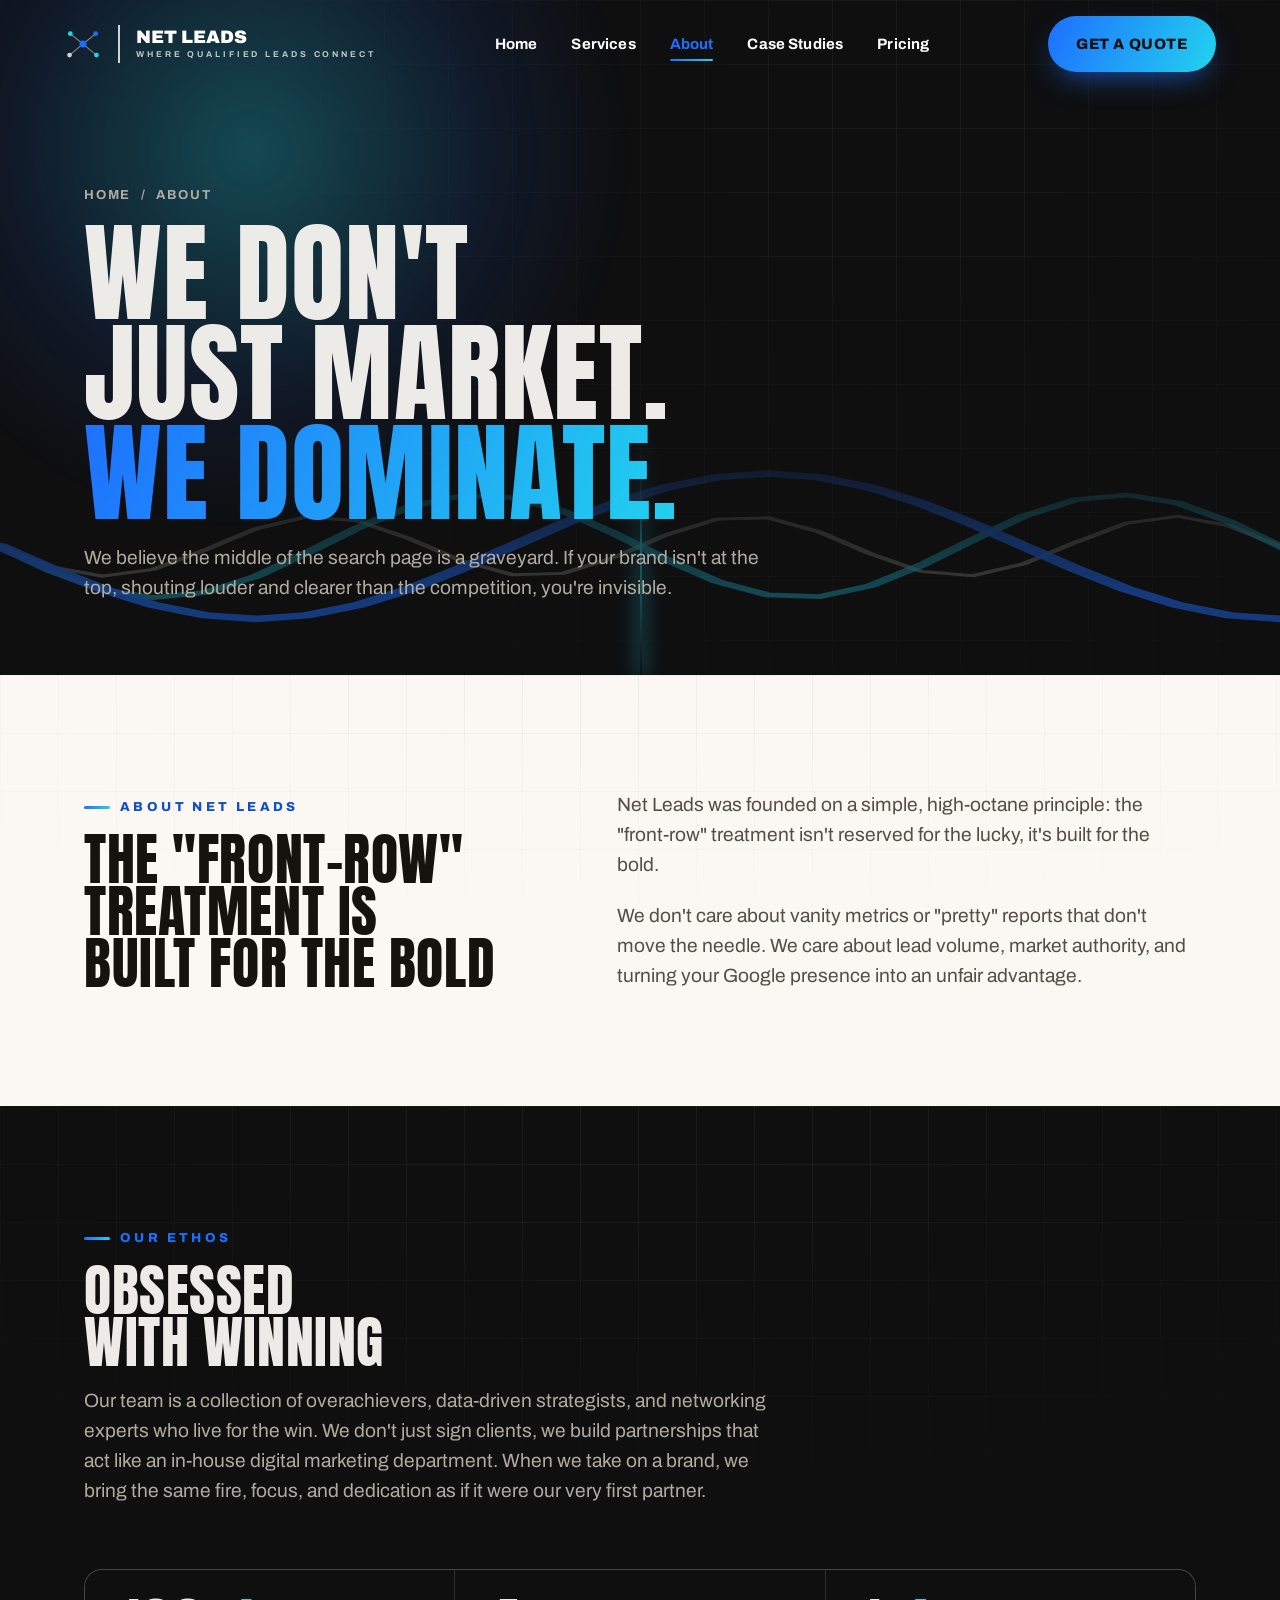
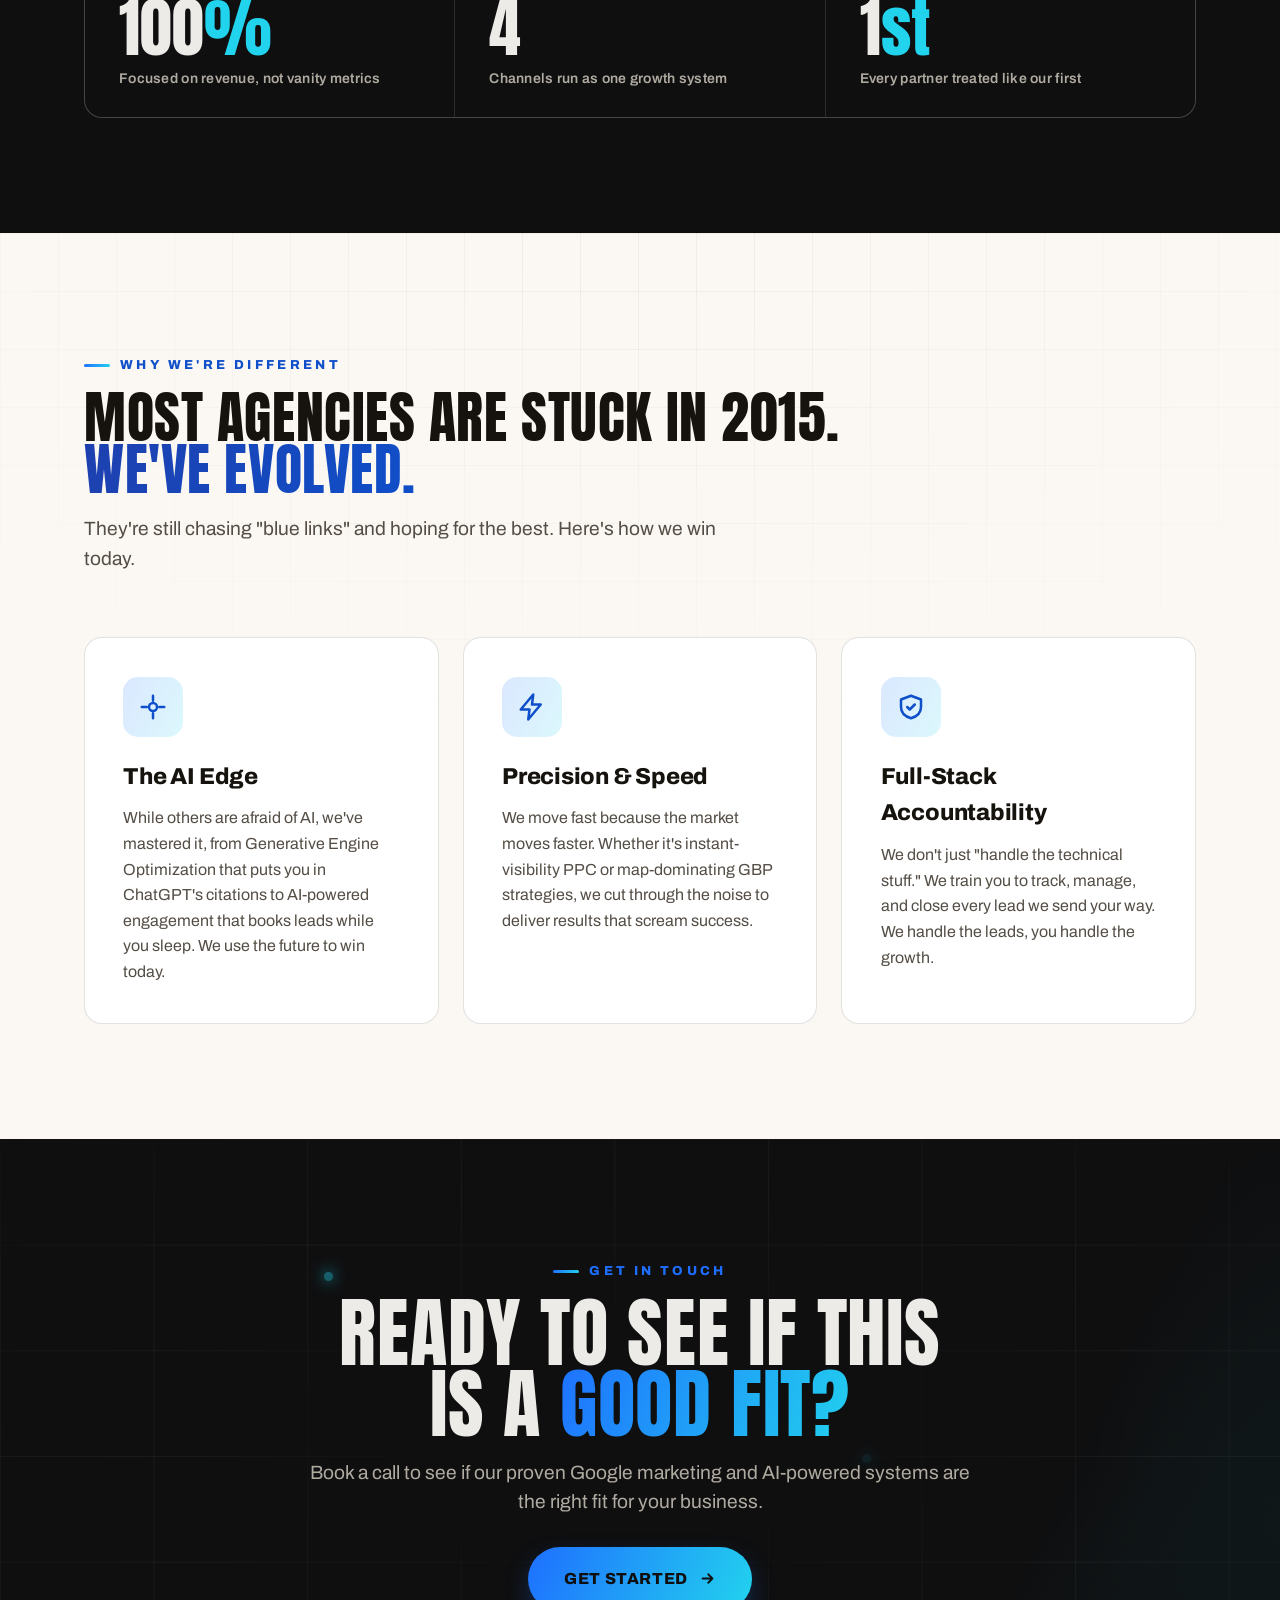
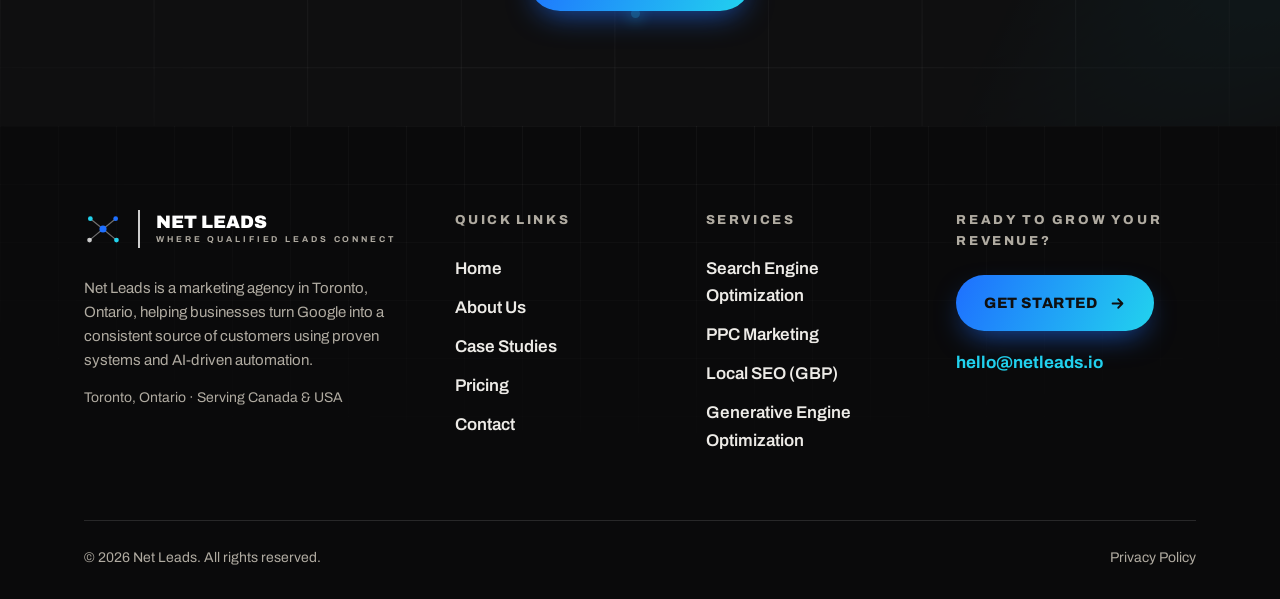
==== about/index.html @ 5fda244d "Initial Net Leads site (clone of HeadbangerMarketing, recolored electric blue→cyan, network-nodes lo" ====
<!DOCTYPE html>
<html lang="en">
<head>
<meta charset="UTF-8" />
<script>if(location.pathname.endsWith('/index.html'))location.replace(location.pathname.replace(/index\.html$/,'')+location.search+location.hash);</script>
<meta name="viewport" content="width=device-width, initial-scale=1" />
<title>About | Net Leads</title>
<meta name="description" content="We don't just market. We dominate. The 'front-row' treatment isn't reserved for the lucky, it's built for the bold." />
<script>document.documentElement.className += " js";</script>
<link rel="preconnect" href="https://fonts.googleapis.com" />
<link rel="preconnect" href="https://fonts.gstatic.com" crossorigin />
<link href="https://fonts.googleapis.com/css2?family=Anton&family=Archivo:wght@400;500;600;700;800;900&display=swap" rel="stylesheet" />
<link rel="stylesheet" href="/styles.css" />
<link rel="stylesheet" href="/creatives.css" />
<link rel="icon" href="/assets/favicon.svg" type="image/svg+xml" />
<link rel="icon" type="image/png" sizes="32x32" href="/assets/favicon-32.png" />
<link rel="apple-touch-icon" href="/assets/favicon.png" />
<link rel="canonical" href="https://netleads.io/about/" />
<meta property="og:type" content="website" />
<meta property="og:site_name" content="Net Leads" />
<meta property="og:title" content="About | Net Leads" />
<meta property="og:description" content="We don't just market. We dominate. The 'front-row' treatment isn't reserved for the lucky, it's built for the bold." />
<meta property="og:url" content="https://netleads.io/about/" />
<meta property="og:image" content="https://netleads.io/assets/og.png" />
<meta name="twitter:card" content="summary_large_image" />
<meta name="twitter:title" content="About | Net Leads" />
<meta name="twitter:description" content="We don't just market. We dominate. The 'front-row' treatment isn't reserved for the lucky, it's built for the bold." />
<meta name="twitter:image" content="https://netleads.io/assets/og.png" />
</head>
<body>

<header class="nav">
  <a class="logo" href="/" aria-label="Net Leads home">
    <span class="netmark netmark--animate" aria-hidden="true"><svg viewBox="0 0 48 48" fill="none"><line class="nm-l" x1="24" y1="24" x2="8" y2="11"/><line class="nm-l" x1="24" y1="24" x2="40" y2="11"/><line class="nm-l" x1="24" y1="24" x2="7" y2="38"/><line class="nm-l" x1="24" y1="24" x2="41" y2="38"/><circle class="nm-s s1" cx="8" cy="11" r="3"/><circle class="nm-s s2" cx="40" cy="11" r="3"/><circle class="nm-s s3" cx="7" cy="38" r="3"/><circle class="nm-s s4" cx="41" cy="38" r="3"/><circle class="nm-c" cx="24" cy="24" r="4.5"/></svg></span>
    <span class="divider" aria-hidden="true"></span>
    <span class="lockup"><span class="name">Net Leads</span><span class="tagline">Where Qualified Leads Connect</span></span>
  </a>
  <nav class="nav__links" aria-label="Primary">
    <a class="nav__link" href="/">Home</a>
    <div class="nav__item">
      <a class="nav__link" href="/services/">Services</a>
      <div class="nav__menu">
        <a href="/services/#seo">SEO Marketing</a>
        <a href="/services/#ppc">PPC Marketing</a>
        <a href="/services/#gbp">Local SEO (GBP)</a>
        <a href="/services/#geo">GEO Marketing</a>
      </div>
    </div>
    <a class="nav__link is-active" href="/about/">About</a>
    <a class="nav__link" href="/case-studies/">Case Studies</a>
    <a class="nav__link" href="/pricing/">Pricing</a>
  </nav>
  <div class="nav__right">
    <a class="btn btn--primary" href="/contact/">Get A Quote</a>
    <button class="nav__burger" aria-label="Menu"><span></span></button>
  </div>
</header>

<div class="drawer" aria-hidden="true">
  <a href="/">Home</a>
  <a href="/services/">Services</a>
  <a class="sub" href="/services/#seo">SEO Marketing</a>
  <a class="sub" href="/services/#ppc">PPC Marketing</a>
  <a class="sub" href="/services/#gbp">Local SEO (GBP)</a>
  <a class="sub" href="/services/#geo">GEO Marketing</a>
  <a href="/about/">About</a>
  <a href="/case-studies/">Case Studies</a>
  <a href="/pricing/">Pricing</a>
  <a class="btn btn--primary drawer__cta" href="/contact/">Get A Quote</a>
</div>

<!-- ===================== BANNER ===================== -->
<section class="banner">
  <div class="hero__bg" aria-hidden="true"><div class="hero__grid"></div><div class="hero__glow"></div><div class="hero__wave"><div class="creative" data-creative="wave"></div></div></div>
  <div class="wrap banner__inner">
    <span class="crumb" data-reveal><a href="/">Home</a> &nbsp;/&nbsp; About</span>
    <h1 class="display h-xxl" data-reveal data-d="1">We Don't Just Market.<br /><span class="grad-text">We Dominate.</span></h1>
    <p class="lead" data-reveal data-d="2">We believe the middle of the search page is a graveyard. If your brand isn't at the top, shouting louder and clearer than the competition, you're invisible.</p>
  </div>
</section>

<!-- ===================== ABOUT INTRO ===================== -->
<section class="section">
  <div class="wrap">
    <div class="quote-wrap" style="align-items:start">
      <div data-reveal>
        <span class="eyebrow">About Net Leads</span>
        <h2 class="display h-l" style="margin-top:16px">The "Front-Row" Treatment Is Built for the Bold</h2>
      </div>
      <div data-reveal data-d="1">
        <p class="lead" style="margin-bottom:22px"><a href="/">Net Leads</a> was founded on a simple, high-octane principle: the "front-row" treatment isn't reserved for the lucky, it's built for the bold.</p>
        <p class="lead">We don't care about vanity metrics or "pretty" reports that don't move the needle. We care about lead volume, market authority, and turning your Google presence into an unfair advantage.</p>
      </div>
    </div>
  </div>
</section>

<!-- ===================== ETHOS ===================== -->
<section class="section section--ink">
  <div class="wrap">
    <div class="head" data-reveal>
      <span class="eyebrow">Our Ethos</span>
      <h2 class="display h-l">Obsessed<br />With Winning</h2>
      <p class="lead">Our team is a collection of overachievers, data-driven strategists, and networking experts who live for the win. We don't just sign clients, we build partnerships that act like an in-house digital marketing department. When we take on a brand, we bring the same fire, focus, and dedication as if it were our very first partner.</p>
    </div>
    <div class="stats" data-reveal data-d="1" style="margin-top:clamp(40px,5vw,64px)">
      <div class="stat"><div class="stat__num"><span data-count="100">0</span><span class="unit">%</span></div><div class="stat__label">Focused on revenue, not vanity metrics</div></div>
      <div class="stat"><div class="stat__num"><span data-count="4">0</span></div><div class="stat__label">Channels run as one growth system</div></div>
      <div class="stat"><div class="stat__num">1<span class="unit">st</span></div><div class="stat__label">Every partner treated like our first</div></div>
    </div>
  </div>
</section>

<!-- ===================== WHY DIFFERENT ===================== -->
<section class="section">
  <div class="wrap">
    <div class="head" data-reveal>
      <span class="eyebrow">Why We're Different</span>
      <h2 class="display h-l">Most agencies are stuck in 2015.<br /><span class="grad-text">We've evolved.</span></h2>
      <p class="lead">They're still chasing "blue links" and hoping for the best. Here's how we win today.</p>
    </div>
    <div class="cards cards--three">
      <article class="card" data-reveal data-d="1">
        <div class="card__icon" aria-hidden="true"><svg viewBox="0 0 24 24" fill="none" stroke="currentColor" stroke-width="2" stroke-linecap="round" stroke-linejoin="round"><path d="M12 3v4M12 17v4M3 12h4M17 12h4"/><circle cx="12" cy="12" r="3.2"/></svg></div>
        <h3>The AI Edge</h3>
        <p>While others are afraid of AI, we've mastered it, from Generative Engine Optimization that puts you in ChatGPT's citations to AI-powered engagement that books leads while you sleep. We use the future to win today.</p>
      </article>
      <article class="card" data-reveal data-d="2">
        <div class="card__icon" aria-hidden="true"><svg viewBox="0 0 24 24" fill="none" stroke="currentColor" stroke-width="2" stroke-linecap="round" stroke-linejoin="round"><path d="M13 2 3 14h7l-1 8 10-12h-7l1-8Z"/></svg></div>
        <h3>Precision &amp; Speed</h3>
        <p>We move fast because the market moves faster. Whether it's instant-visibility PPC or map-dominating GBP strategies, we cut through the noise to deliver results that scream success.</p>
      </article>
      <article class="card" data-reveal data-d="3">
        <div class="card__icon" aria-hidden="true"><svg viewBox="0 0 24 24" fill="none" stroke="currentColor" stroke-width="2" stroke-linecap="round" stroke-linejoin="round"><path d="M12 3 4 6v6c0 5 3.4 7.7 8 9 4.6-1.3 8-4 8-9V6l-8-3Z"/><path d="m9 12 2 2 4-4"/></svg></div>
        <h3>Full-Stack Accountability</h3>
        <p>We don't just "handle the technical stuff." We train you to track, manage, and close every lead we send your way. We handle the leads, you handle the growth.</p>
      </article>
    </div>
  </div>
</section>

<!-- ===================== CTA BAND ===================== -->
<section class="section section--ink ctaband">
  <div class="ctaband__bg" aria-hidden="true"><div class="creative" data-creative="pulsegrid" data-blips="3"></div></div>
  <div class="wrap ctaband__inner" data-reveal>
    <span class="eyebrow eyebrow--center">Get In Touch</span>
    <h2 class="display h-xl" style="margin-top:16px">Ready to See If This<br />Is a <span class="grad-text">Good Fit?</span></h2>
    <p class="lead" style="margin:18px auto 0">Book a call to see if our proven Google marketing and AI-powered systems are the right fit for your business.</p>
    <a class="btn btn--primary btn--lg" href="/contact/">Get Started
      <svg viewBox="0 0 24 24" fill="none" stroke="currentColor" stroke-width="2.5" stroke-linecap="round" stroke-linejoin="round"><path d="M5 12h14M13 6l6 6-6 6"/></svg>
    </a>
  </div>
</section>

<!-- ===================== FOOTER ===================== -->
<footer class="footer">
  <div class="wrap">
    <div class="footer__top">
      <div class="footer__brand">
        <a class="logo" href="/" style="color:#fff" aria-label="Net Leads home">
          <span class="netmark" aria-hidden="true"><svg viewBox="0 0 48 48" fill="none"><line class="nm-l" x1="24" y1="24" x2="8" y2="11"/><line class="nm-l" x1="24" y1="24" x2="40" y2="11"/><line class="nm-l" x1="24" y1="24" x2="7" y2="38"/><line class="nm-l" x1="24" y1="24" x2="41" y2="38"/><circle class="nm-s s1" cx="8" cy="11" r="3"/><circle class="nm-s s2" cx="40" cy="11" r="3"/><circle class="nm-s s3" cx="7" cy="38" r="3"/><circle class="nm-s s4" cx="41" cy="38" r="3"/><circle class="nm-c" cx="24" cy="24" r="4.5"/></svg></span>
          <span class="divider" aria-hidden="true"></span>
          <span class="lockup"><span class="name">Net Leads</span><span class="tagline">Where Qualified Leads Connect</span></span>
        </a>
        <p>Net Leads is a marketing agency in Toronto, Ontario, helping businesses turn Google into a consistent source of customers using proven systems and AI-driven automation.</p>
        <p class="footer__nap" style="margin-top:14px;font-size:14px;line-height:1.7;color:var(--text-onink-mut)">Toronto, Ontario &middot; Serving Canada &amp; USA</p>
      </div>
      <div class="footer__col">
        <h4>Quick Links</h4>
        <a href="/">Home</a>
        <a href="/about/">About Us</a>
        <a href="/case-studies/">Case Studies</a>
  <a href="/pricing/">Pricing</a>
        <a href="/contact/">Contact</a>
      </div>
      <div class="footer__col">
        <h4>Services</h4>
        <a href="/services/#seo">Search Engine Optimization</a>
        <a href="/services/#ppc">PPC Marketing</a>
        <a href="/services/#gbp">Local SEO (GBP)</a>
        <a href="/services/#geo">Generative Engine Optimization</a>
      </div>
      <div class="footer__cta">
        <h4>Ready to grow your revenue?</h4>
        <a class="btn btn--primary" href="/contact/">Get Started
          <svg viewBox="0 0 24 24" fill="none" stroke="currentColor" stroke-width="2.5" stroke-linecap="round" stroke-linejoin="round"><path d="M5 12h14M13 6l6 6-6 6"/></svg>
        </a>
        <a class="mail" href="mailto:hello@netleads.io">hello@netleads.io</a>
      </div>
    </div>
    <div class="footer__bottom">
      <span>© <span data-year>2026</span> Net Leads. All rights reserved.</span>
      <a href="#">Privacy Policy</a>
    </div>
  </div>
</footer>

<script src="/app.js"></script>
<script src="/creatives.js"></script>
</body>
</html>
---- styles.css ----
/* ============================================================
   NET LEADS — shared styles
   Display: Anton · Body/UI: Archivo
   Ink #0F0F10 · Paper #FBF8F3 · Electric Blue #1E6FFF → Cyan #22D3EE
   ============================================================ */

*, *::before, *::after { box-sizing: border-box; }
* { margin: 0; padding: 0; }
html { scroll-behavior: smooth; -webkit-text-size-adjust: 100%; }

:root {
  --ink:      #0F0F10;
  --ink-2:    #161619;
  --ink-3:    #202024;
  --paper:    #FBF8F3;
  --paper-2:  #F2ECE2;
  --text:     #16130F;
  --text-mut: #544E46;          /* secondary on light — lifted for contrast (6.8→7.8:1) */
  --text-onink: #EDEBE7;
  --text-onink-mut: #B0ABA1;    /* secondary on dark — lifted for contrast (6.4→8.4:1) */
  --orange:   #1E6FFF;   /* electric blue (kept as --orange so the rest of the sheet keeps working) */
  --amber:    #22D3EE;   /* cyan                                   (kept as --amber likewise) */
  --grad:     linear-gradient(115deg, #1E6FFF 0%, #22D3EE 100%);
  --grad-soft: linear-gradient(115deg, rgba(30,111,255,.16), rgba(34,211,238,.16));
  --orange-deep: #0F4FC9;   /* deeper blue for text/icons on LIGHT surfaces (>=4.5:1) */
  --grad-deep: linear-gradient(115deg, #1E40AF 0%, #0F4FC9 100%);  /* gradient display text on light */
  --line:     rgba(22,19,15,.12);
  --line-onink: rgba(255,255,255,.12);
  --maxw: 1240px;
  --gutter: clamp(20px, 5vw, 64px);
  --r: 18px;
  --shadow: 0 24px 60px -24px rgba(20,12,4,.35);
  --font-display: "Anton", "Archivo", system-ui, sans-serif;
  --font-body: "Archivo", system-ui, -apple-system, sans-serif;
}

html, body { background: var(--paper); }
body {
  font-family: var(--font-body);
  color: var(--text);
  font-size: 17px;
  line-height: 1.6;
  -webkit-font-smoothing: antialiased;
  overflow-x: hidden;
}

img { max-width: 100%; display: block; }
a { color: inherit; text-decoration: none; }
button { font: inherit; cursor: pointer; border: none; background: none; color: inherit; }

/* ---------- layout ---------- */
.wrap { width: 100%; max-width: var(--maxw); margin-inline: auto; padding-inline: var(--gutter); }
.section { padding-block: clamp(64px, 9vw, 128px); position: relative; }
.section--ink { background: var(--ink); color: var(--text-onink); }
.section--paper2 { background: var(--paper-2); }

/* ---------- type ---------- */
.display {
  font-family: var(--font-display);
  font-weight: 400;
  line-height: .92;
  letter-spacing: .01em;
  text-transform: uppercase;
  text-wrap: balance;
}
.h-xxl { font-size: clamp(46px, 8.5vw, 116px); }
.h-xl  { font-size: clamp(38px, 6vw, 82px); }
.h-l   { font-size: clamp(30px, 4.4vw, 58px); }
.h-m   { font-size: clamp(24px, 3vw, 38px); }

.eyebrow {
  font-family: var(--font-body);
  font-weight: 800;
  font-size: 13px;
  letter-spacing: .26em;
  text-transform: uppercase;
  display: inline-flex;
  align-items: center;
  gap: 10px;
  color: var(--orange);
}
.eyebrow::before {
  content: "";
  width: 26px; height: 3px;
  background: var(--grad);
  border-radius: 3px;
}
.eyebrow--center { justify-content: center; }

.lead { font-size: clamp(17px, 1.5vw, 21px); line-height: 1.55; color: var(--text-mut); max-width: 62ch; }
.section--ink .lead { color: var(--text-onink-mut); }
/* dark heroes/banners aren't .section--ink — keep their description light, not the dark light-mode mute */
.hero .lead, .banner .lead { color: var(--text-onink-mut); }
.hero__note { color: var(--text-onink-mut); }
/* footer is dark but not .section--ink — keep the logo tagline legible */
.footer .logo .tagline { color: var(--text-onink-mut); }

.amp { color: var(--orange); }
.grad-text {
  background: var(--grad);
  -webkit-background-clip: text; background-clip: text;
  -webkit-text-fill-color: transparent; color: transparent;
}

/* ---------- buttons ---------- */
.btn {
  display: inline-flex; align-items: center; gap: 11px;
  font-weight: 800; font-size: 15px; letter-spacing: .04em; text-transform: uppercase;
  padding: 16px 28px; border-radius: 999px;
  transition: transform .18s cubic-bezier(.34,1.56,.64,1), box-shadow .18s, background .2s, color .2s;
  will-change: transform;
}
.btn svg { width: 17px; height: 17px; transition: transform .25s; }
.btn:hover svg { transform: translateX(4px); }
.btn--primary { position: relative; overflow: hidden; background: var(--grad); color: #fff; box-shadow: 0 12px 30px -10px rgba(30,111,255,.7); }
.btn--primary::after { content: ""; position: absolute; inset: 0; background: linear-gradient(115deg, transparent 30%, rgba(255,255,255,.4) 50%, transparent 70%); transform: translateX(-120%); transition: transform .6s; }
.btn--primary:hover::after { transform: translateX(120%); }
.btn--primary > * { position: relative; }
.btn--primary:hover { transform: translateY(-3px) scale(1.02); box-shadow: 0 20px 44px -12px rgba(30,111,255,.85); }
.btn--ink { background: var(--ink); color: #fff; }
.btn--ink:hover { transform: translateY(-3px); background: #000; }
.btn--ghost { background: transparent; border: 2px solid var(--line); color: var(--text); padding: 14px 26px; }
.section--ink .btn--ghost,
.hero .btn--ghost { border-color: var(--line-onink); color: #fff; }
.btn--ghost:hover { border-color: var(--orange); color: var(--orange); transform: translateY(-3px); }
.btn--lg { padding: 19px 36px; font-size: 16px; }

/* nav CTA — gentle attention loop (pauses on hover) */
@media (prefers-reduced-motion: no-preference) {
  .nav__right .btn--primary { animation: navCtaPulse 2.2s ease-in-out infinite; }
  .nav__right .btn--primary:hover { animation: none; }
}
@keyframes navCtaPulse {
  0%, 100% { transform: scale(1);     box-shadow: 0 12px 30px -10px rgba(30,111,255,.6); }
  50%      { transform: scale(1.045); box-shadow: 0 16px 44px -8px rgba(34,211,238,.95); }
}

/* ---------- equalizer logo ---------- */
.logo { display: inline-flex; align-items: center; gap: 16px; }
/* network-nodes logo mark (Net Leads brand glyph — replaces the Headbanger audio-equalizer) */
.netmark { width: 38px; height: 38px; display: inline-flex; align-items: center; }
.netmark svg { width: 100%; height: 100%; }
.netmark .nm-l { stroke: currentColor; stroke-width: 1.4; opacity: .42; }
.netmark .nm-c { fill: var(--orange); }
.netmark .s1   { fill: var(--amber); }
.netmark .s2   { fill: var(--orange); }
.netmark .s3   { fill: currentColor; opacity: .78; }
.netmark .s4   { fill: var(--amber); }
.netmark--lg   { width: 64px; height: 64px; }
.netmark--lg .nm-l { stroke-width: 2; }

@media (prefers-reduced-motion: no-preference) {
  .netmark--animate .nm-c { animation: nmpulse 1.6s ease-in-out infinite;       transform-origin: 24px 24px; transform-box: fill-box; }
  .netmark--animate .s1  { animation: nmpulse 1.6s ease-in-out infinite -.4s;   transform-origin: 8px  11px; transform-box: fill-box; }
  .netmark--animate .s2  { animation: nmpulse 1.6s ease-in-out infinite -.8s;   transform-origin: 40px 11px; transform-box: fill-box; }
  .netmark--animate .s3  { animation: nmpulse 1.6s ease-in-out infinite -1.0s;  transform-origin: 7px  38px; transform-box: fill-box; }
  .netmark--animate .s4  { animation: nmpulse 1.6s ease-in-out infinite -.2s;   transform-origin: 41px 38px; transform-box: fill-box; }
}
/* nodes pulse in opacity + scale — reads as a live network hub */
@keyframes nmpulse {
  0%, 100% { opacity: .45; transform: scale(.82); }
  50%      { opacity: 1;  transform: scale(1.12); }
}

.logo .lockup { display: flex; flex-direction: column; line-height: 1; }
.logo .name {
  font-family: var(--font-body);
  font-weight: 900;
  font-size: 18px;
  letter-spacing: .01em;
  text-transform: uppercase;
  white-space: nowrap;
}
.logo .name .mk { -webkit-text-stroke: 0; }
.logo .tagline {
  font-weight: 700; font-size: 8.5px; letter-spacing: .34em; text-transform: uppercase;
  color: var(--text-mut); margin-top: 5px; background: none; border: none; padding: 0;
}
.logo .divider { width: 2px; height: 38px; background: currentColor; opacity: .8; }
.section--ink .logo .tagline { color: var(--text-onink-mut); }

/* ---------- nav ---------- */
.nav {
  position: fixed; inset: 0 0 auto 0; z-index: 100;
  display: flex; align-items: center; justify-content: space-between;
  padding: 16px var(--gutter);
  transition: background .3s, box-shadow .3s, padding .3s;
}
.nav.is-scrolled {
  background: rgba(251,248,243,.86);
  backdrop-filter: saturate(1.4) blur(14px);
  box-shadow: 0 1px 0 var(--line), 0 10px 30px -22px rgba(0,0,0,.4);
  padding-block: 11px;
}
/* nav over dark hero: white text */
.nav:not(.is-scrolled) { color: #fff; }
.nav:not(.is-scrolled) .logo .tagline { color: rgba(255,255,255,.72); }
.nav.is-scrolled { color: var(--text); }

.nav__links { display: flex; align-items: center; gap: 4px; }
.nav__link {
  position: relative; font-weight: 700; font-size: 15px; letter-spacing: .01em;
  padding: 9px 15px; border-radius: 999px; transition: color .2s, background .2s;
}
.nav__link::after {
  content:""; position: absolute; left: 15px; right: 15px; bottom: 4px; height: 2px;
  background: var(--grad); border-radius: 2px; transform: scaleX(0); transform-origin: left;
  transition: transform .25s;
}
.nav__link:hover::after, .nav__link.is-active::after { transform: scaleX(1); }
.nav__link.is-active { color: var(--orange); }

/* dropdown */
.nav__item { position: relative; }
.nav__menu {
  position: absolute; top: calc(100% + 8px); left: 0; min-width: 240px;
  background: #fff; border: 1px solid var(--line); border-radius: 14px;
  box-shadow: var(--shadow); padding: 8px;
  opacity: 0; visibility: hidden; transform: translateY(8px);
  transition: opacity .2s, transform .2s, visibility .2s;
}
.nav__item:hover .nav__menu { opacity: 1; visibility: visible; transform: translateY(0); }
.nav__menu a {
  display: block; padding: 11px 14px; border-radius: 9px; font-weight: 700; font-size: 14.5px;
  color: var(--text); transition: background .15s, color .15s;
}
.nav__menu a:hover { background: var(--grad-soft); color: var(--orange); }

.nav__right { display: flex; align-items: center; gap: 14px; }
.nav__burger { display: none; width: 44px; height: 44px; border-radius: 12px; align-items: center; justify-content: center; }
.nav__burger span { display:block; width: 22px; height: 2.5px; background: currentColor; border-radius: 3px; position: relative; transition: transform .3s, opacity .2s; }
.nav__burger span::before, .nav__burger span::after { content:""; position:absolute; left:0; width: 22px; height: 2.5px; background: currentColor; border-radius: 3px; transition: transform .3s; }
.nav__burger span::before { top: -7px; }
.nav__burger span::after { top: 7px; }
body.menu-open .nav__burger span { background: transparent; }
body.menu-open .nav__burger span::before { transform: translateY(7px) rotate(45deg); }
body.menu-open .nav__burger span::after { transform: translateY(-7px) rotate(-45deg); }

/* mobile drawer */
.drawer {
  position: fixed; inset: 0; z-index: 99; background: var(--ink); color: #fff;
  display: flex; flex-direction: column; justify-content: center; gap: 6px;
  padding: 90px var(--gutter) 40px;
  transform: translateX(100%); transition: transform .4s cubic-bezier(.7,0,.2,1);
}
body.menu-open .drawer { transform: translateX(0); }
.drawer a { font-family: var(--font-display); text-transform: uppercase; font-size: clamp(30px, 9vw, 54px); line-height: 1.06; }
.drawer a.sub { font-family: var(--font-body); font-size: 17px; font-weight: 700; color: var(--text-onink-mut); padding-left: 6px; }
.drawer a:hover { color: var(--orange); }
.drawer .drawer__cta { margin-top: 24px; align-self: flex-start; }

/* ---------- hero ---------- */
.hero { position: relative; background: var(--ink); color: var(--text-onink); overflow: hidden; }
.hero__bg { position: absolute; inset: 0; pointer-events: none; }
.hero__glow {
  position: absolute; width: 60vw; height: 60vw; max-width: 760px; max-height: 760px;
  right: -12vw; top: -16vw; border-radius: 50%;
  background: radial-gradient(circle at center, rgba(34,211,238,.30), rgba(30,111,255,.10) 45%, transparent 70%);
  filter: blur(8px);
}
@media (prefers-reduced-motion: no-preference) {
  .hero__glow { animation: heroGlow 9s ease-in-out infinite; }
}
@keyframes heroGlow {
  0%, 100% { transform: scale(1);    opacity: .9; }
  50%      { transform: scale(1.12); opacity: 1; }
}
/* a faint waveform riding the bottom of dark heroes */
.hero__wave { position: absolute; left: 0; right: 0; bottom: 0; height: 38%; opacity: .5; pointer-events: none; -webkit-mask: linear-gradient(180deg, transparent, #000 70%); mask: linear-gradient(180deg, transparent, #000 70%); }
.hero__wave .creative { background: transparent; }
.hero__grid {
  position: absolute; inset: 0;
  background-image: linear-gradient(rgba(255,255,255,.045) 1px, transparent 1px),
                    linear-gradient(90deg, rgba(255,255,255,.045) 1px, transparent 1px);
  background-size: 64px 64px;
  mask-image: radial-gradient(circle at 70% 20%, #000, transparent 75%);
}
.hero__inner { position: relative; padding-top: clamp(140px, 18vh, 200px); padding-bottom: clamp(64px, 10vh, 120px); }
.hero h1 { margin: 18px 0 22px; }
.hero .lead { font-size: clamp(18px, 1.7vw, 23px); }
.hero__cta { display: flex; flex-wrap: wrap; gap: 14px; margin-top: 34px; align-items: center; }
.hero__note { font-size: 14px; color: var(--text-onink-mut); font-weight: 600; }

/* stat strip */
.stats { display: grid; grid-template-columns: repeat(3, 1fr); gap: 1px; margin-top: clamp(48px, 7vw, 80px); border: 1px solid var(--line-onink); border-radius: var(--r); overflow: hidden; background: var(--line-onink); }
.stat { background: var(--ink); padding: 26px clamp(18px,3vw,34px); }
.stat__num { font-family: var(--font-display); font-size: clamp(40px, 5vw, 64px); line-height: 1; color: var(--text-onink); }
.stat__num .unit { color: var(--amber); }
.stat__label { margin-top: 8px; font-size: 14px; font-weight: 600; color: var(--text-onink-mut); letter-spacing: .02em; }

/* ---------- section heading block ---------- */
.head { max-width: 760px; }
.head--center { margin-inline: auto; text-align: center; }
.head .lead { margin-top: 18px; }
.head--center .lead { margin-inline: auto; }
.head h2 { margin-top: 16px; }

/* ---------- service cards ---------- */
.cards { display: grid; gap: clamp(16px, 2vw, 24px); margin-top: clamp(40px, 5vw, 64px); }
.cards--4 { grid-template-columns: repeat(2, 1fr); }
.card {
  position: relative; background: #fff; border: 1px solid var(--line); border-radius: var(--r);
  padding: clamp(26px, 3vw, 40px); overflow: hidden;
  transition: transform .25s cubic-bezier(.34,1.4,.64,1), box-shadow .25s, border-color .25s;
}
.card::before {
  content:""; position: absolute; left: 0; top: 0; height: 4px; width: 100%;
  background: var(--grad); transform: scaleX(0); transform-origin: left; transition: transform .3s;
}
.card:hover { transform: translateY(-6px); box-shadow: var(--shadow); border-color: transparent; }
.card:hover::before { transform: scaleX(1); }
.card__num { font-family: var(--font-display); font-size: 15px; color: var(--text-mut); letter-spacing: .1em; }
.card__icon {
  width: 60px; height: 60px; border-radius: 15px; display: grid; place-items: center;
  background: var(--grad-soft); color: var(--orange); margin-bottom: 22px;
}
.card__icon svg { width: 30px; height: 30px; }
.card h3 { font-size: 23px; font-weight: 800; letter-spacing: -.01em; margin-bottom: 10px; }
.card p { color: var(--text-mut); font-size: 16px; }
.card__more { display: inline-flex; align-items: center; gap: 8px; margin-top: 22px; font-weight: 800; font-size: 14px; text-transform: uppercase; letter-spacing: .06em; color: var(--orange); }
.card__more svg { width: 15px; height: 15px; transition: transform .25s; }
.card:hover .card__more svg { transform: translateX(5px); }

/* ---------- partner tags ---------- */
.tags { display: flex; flex-wrap: wrap; gap: 12px; margin-top: clamp(36px,4vw,52px); }
.tag {
  display: inline-flex; align-items: center; gap: 9px;
  font-weight: 700; font-size: 15px; padding: 11px 18px; border-radius: 999px;
  border: 1.5px solid var(--line); background: #fff; transition: transform .2s, background .2s, color .2s, border-color .2s;
}
.tag svg { width: 17px; height: 17px; flex: none; color: var(--orange); transition: color .2s; }
.section--ink .tag { background: var(--ink-2); border-color: var(--line-onink); }
.tag:hover { transform: translateY(-3px) rotate(-1.5deg); background: var(--grad); color: var(--ink); border-color: transparent; }
.tag:hover svg { color: var(--ink); }

/* ---------- why / feature rows ---------- */
.feat { display: flex; gap: 20px; align-items: flex-start; }
.feat__mark {
  flex: none; width: 52px; height: 52px; border-radius: 14px; display: grid; place-items: center;
  background: var(--grad); color: #fff;
}
.feat__mark svg { width: 26px; height: 26px; }
.feat h3 { font-size: 21px; font-weight: 800; margin-bottom: 8px; }
.feat p { color: var(--text-mut); font-size: 16px; }
.section--ink .feat p { color: var(--text-onink-mut); }

/* ---------- testimonial ---------- */
.quote-wrap { display: grid; grid-template-columns: 1fr 1.2fr; gap: clamp(28px,4vw,64px); align-items: center; }
.quote-media { position: relative; aspect-ratio: 1/1; border-radius: 22px; overflow: hidden; border: 1px solid var(--line-onink); background: var(--ink); box-shadow: var(--shadow); }
.quote {
  position: relative; background: var(--ink-2); color: var(--text-onink); border-radius: 22px;
  padding: clamp(32px,4vw,52px); border: 1px solid var(--line-onink);
}
.quote .mark { font-family: var(--font-display); font-size: 120px; line-height: .6; color: var(--orange); display: block; height: 56px; }
.quote blockquote { font-size: clamp(20px, 2.1vw, 27px); line-height: 1.4; font-weight: 500; }
.quote .who { margin-top: 26px; display: flex; align-items: center; gap: 14px; }
.quote .ava { width: 52px; height: 52px; border-radius: 50%; background: var(--grad); display: grid; place-items: center; font-weight: 900; color:#fff; font-size: 18px; }
.quote .who b { display: block; font-weight: 800; }
.quote .who span { color: var(--text-onink-mut); font-size: 14.5px; }

/* ---------- process ---------- */
.steps { display: grid; grid-template-columns: repeat(4, 1fr); gap: clamp(16px,2vw,24px); margin-top: clamp(44px,5vw,64px); counter-reset: step; }
.step { position: relative; padding-top: 30px; }
.step::before {
  counter-increment: step; content: "0" counter(step);
  font-family: var(--font-display); font-size: clamp(48px,5vw,72px); color: var(--amber);
  line-height: .8; display: block; margin-bottom: 16px; opacity: .92;
}
.step::after {
  content:""; position: absolute; top: 0; left: 0; right: 0; height: 4px; background: var(--line); border-radius: 4px;
}
.step.is-on::after { background: var(--grad); }
.step h3 { font-size: 20px; font-weight: 800; margin-bottom: 8px; }
.step p { color: var(--text-mut); font-size: 15.5px; }
.section--ink .step p { color: var(--text-onink-mut); }
.section--ink .step::after { background: var(--line-onink); }

/* ---------- FAQ ---------- */
.faq { max-width: 860px; margin-top: clamp(36px,4vw,52px); }
.faq__item { border-bottom: 1px solid var(--line); }
.faq__q { width: 100%; display: flex; align-items: center; justify-content: space-between; gap: 20px; text-align: left; padding: 24px 4px; font-size: clamp(17px,2vw,21px); font-weight: 800; letter-spacing: -.01em; }
.faq__q .pm { flex: none; width: 34px; height: 34px; border-radius: 50%; border: 2px solid var(--line); display: grid; place-items: center; position: relative; transition: border-color .25s, background .25s; }
.faq__q .pm::before, .faq__q .pm::after { content:""; position: absolute; background: var(--text); border-radius: 2px; transition: transform .3s, background .25s; }
.faq__q .pm::before { width: 14px; height: 2.5px; }
.faq__q .pm::after { width: 2.5px; height: 14px; }
.faq__item.is-open .faq__q .pm { background: var(--grad); border-color: transparent; }
.faq__item.is-open .faq__q .pm::before, .faq__item.is-open .faq__q .pm::after { background: #fff; }
.faq__item.is-open .faq__q .pm::after { transform: scaleY(0); }
.faq__a { overflow: hidden; height: 0; transition: height .3s ease; }
.faq__a-inner { padding: 0 4px 26px; color: var(--text-mut); font-size: 16.5px; max-width: 72ch; }

/* ---------- CTA band ---------- */
.ctaband { position: relative; overflow: hidden; }
.ctaband__bg { position: absolute; inset: 0; z-index: 0; opacity: .5; pointer-events: none; -webkit-mask: radial-gradient(ellipse 78% 82% at center, transparent 0 17%, #000 52%, transparent 94%); mask: radial-gradient(ellipse 78% 82% at center, transparent 0 17%, #000 52%, transparent 94%); }
.ctaband__bg .creative { background: transparent; }
.ctaband__inner { position: relative; z-index: 1; text-align: center; max-width: 820px; margin-inline: auto; }
.ctaband__inner .btn { margin-top: 30px; }

/* ---------- footer ---------- */
.footer { background: #0A0A0B; color: var(--text-onink); padding-block: clamp(56px,7vw,84px) 30px; }
.footer__top { display: grid; grid-template-columns: 1.6fr 1fr 1fr 1.2fr; gap: clamp(28px,4vw,56px); }
.footer__brand p { color: var(--text-onink-mut); font-size: 15px; max-width: 36ch; margin-top: 20px; }
.footer h4 { font-size: 13px; letter-spacing: .2em; text-transform: uppercase; color: var(--text-onink-mut); margin-bottom: 18px; font-weight: 800; }
.footer__col a { display: block; padding: 6px 0; font-weight: 600; color: var(--text-onink); transition: color .2s, transform .2s; }
.footer__col a:hover { color: var(--orange); transform: translateX(3px); }
.footer__cta .btn { margin-top: 6px; }
.footer__cta .mail { display: inline-block; margin-top: 18px; font-weight: 700; color: var(--amber); }
.footer__bottom { margin-top: clamp(40px,5vw,60px); padding-top: 26px; border-top: 1px solid var(--line-onink); display: flex; flex-wrap: wrap; gap: 14px; justify-content: space-between; align-items: center; color: var(--text-onink-mut); font-size: 14px; }
.footer__bottom a:hover { color: var(--orange); }

/* ---------- forms ---------- */
.form { display: grid; gap: 18px; }
.form .row { display: grid; grid-template-columns: 1fr 1fr; gap: 18px; }
.field label { display: block; font-weight: 700; font-size: 14px; margin-bottom: 8px; }
.field input, .field textarea, .field select {
  width: 100%; font: inherit; font-size: 16px; padding: 15px 17px; border-radius: 12px;
  border: 1.5px solid var(--line); background: #fff; color: var(--text); transition: border-color .2s, box-shadow .2s;
}
.field textarea { min-height: 140px; resize: vertical; }
.field input:focus, .field textarea:focus, .field select:focus { outline: none; border-color: var(--orange); box-shadow: 0 0 0 4px rgba(30,111,255,.14); }
.field.err input, .field.err textarea, .field.err select { border-color: #d33; box-shadow: 0 0 0 4px rgba(221,51,51,.12); }
.field .msg { color: #d33; font-size: 13px; font-weight: 600; margin-top: 6px; display: none; }
.field.err .msg { display: block; }
.form__ok { display: none; background: var(--grad-soft); border: 1px solid rgba(30,111,255,.3); border-radius: 14px; padding: 20px 22px; font-weight: 700; color: var(--orange); align-items: center; gap: 12px; }
.form__ok.show { display: flex; }

/* contact split */
.contact-grid { display: grid; grid-template-columns: 1fr 1.15fr; gap: clamp(32px,5vw,72px); align-items: start; }
.contact-card { background:#fff; border:1px solid var(--line); border-radius: var(--r); padding: clamp(26px,3vw,40px); box-shadow: var(--shadow); }
.contact-points { display: grid; gap: 22px; margin-top: 34px; }
.cpoint { display: flex; gap: 16px; align-items: flex-start; }
.cpoint .ic { flex:none; width: 48px; height: 48px; border-radius: 13px; background: var(--grad-soft); color: var(--orange); display:grid; place-items:center; }
.cpoint .ic svg { width: 24px; height: 24px; }
.cpoint b { display:block; font-size: 17px; }
.cpoint span { color: var(--text-mut); font-size: 15px; }
.section--ink .cpoint span { color: var(--text-onink-mut); }

/* ---------- page banner (interior heroes) ---------- */
.banner { position: relative; background: var(--ink); color: var(--text-onink); overflow: hidden; }
.banner .hero__glow { left: -10vw; right: auto; top: -18vw; }
.banner__inner { position: relative; padding-top: clamp(150px, 20vh, 220px); padding-bottom: clamp(56px, 8vh, 96px); }
.banner h1 { margin: 16px 0 20px; max-width: 18ch; }
.crumb { font-size: 13px; font-weight: 700; letter-spacing: .14em; text-transform: uppercase; color: var(--text-onink-mut); }
.crumb a:hover { color: var(--orange); }
.client-logo { display: inline-block; background: #fff; border-radius: 10px; padding: 10px 16px; margin: 20px 0 4px; }
.client-logo img { display: block; height: 72px; width: auto; }
.cs-card .client-logo { margin: 0 0 20px; padding: 8px 12px; border-radius: 8px; align-self: flex-start; }
.cs-card .client-logo img { height: 38px; }
/* client logo placed inside a light body section — needs a border + lift to read on paper */
.client-logo--feature { margin: 30px 0 0; border: 1px solid var(--line); box-shadow: 0 16px 40px -24px rgba(0,0,0,.4); }

/* ---------- big service detail rows ---------- */
.srow { display: grid; grid-template-columns: 1fr 1fr; gap: clamp(28px,4vw,64px); align-items: center; padding-block: clamp(40px,5vw,72px); border-bottom: 1px solid var(--line); }
.srow:last-child { border-bottom: none; }
.srow:nth-child(even) .srow__media { order: -1; }
.srow__media {
  position: relative; aspect-ratio: 4/3; border-radius: 22px; overflow: hidden;
  background: var(--ink); display: grid; place-items: center; color:#fff;
  border: 1px solid var(--line-onink);
}
.srow__media .netmark--lg { color: rgba(255,255,255,.85); }
.srow__media .label { position: absolute; bottom: 18px; left: 18px; z-index: 6; font-family: ui-monospace, "SF Mono", Menlo, monospace; font-size: 12px; letter-spacing: .08em; color: var(--text-onink-mut); }
.srow__media .ph-glow { position:absolute; inset:0; z-index: 4; background: radial-gradient(circle at 50% 40%, rgba(34,211,238,.22), transparent 60%); pointer-events: none; }
.srow__media .creative { position: absolute; inset: 0; }
.srow__tag { font-family: var(--font-display); color: var(--orange); font-size: 16px; letter-spacing: .08em; }
.srow h3 { font-size: clamp(28px,3.4vw,44px); font-weight: 800; letter-spacing: -.02em; margin: 12px 0 16px; line-height: 1.04; }
.srow ul { list-style: none; margin-top: 22px; display: grid; gap: 12px; }
.srow li { display: flex; gap: 12px; align-items: flex-start; font-weight: 600; }
.srow li svg { flex: none; width: 22px; height: 22px; color: var(--orange); margin-top: 1px; }

/* ---------- reveal animation (only when JS active) ---------- */
@media (prefers-reduced-motion: no-preference) {
  .js [data-reveal] { opacity: 0; transform: translateY(26px); transition: opacity .7s cubic-bezier(.2,.7,.2,1), transform .7s cubic-bezier(.2,.7,.2,1); }
  .js [data-reveal].in { opacity: 1; transform: none; }
  .js [data-reveal][data-d="1"] { transition-delay: .08s; }
  .js [data-reveal][data-d="2"] { transition-delay: .16s; }
  .js [data-reveal][data-d="3"] { transition-delay: .24s; }
  .js [data-reveal][data-d="4"] { transition-delay: .32s; }
}

/* ---------- marquee ---------- */
.marquee { overflow: hidden; border-block: 1px solid var(--line-onink); background: var(--ink); }
.marquee__track { display: flex; gap: 0; width: max-content; animation: scrollx 28s linear infinite; }
.marquee:hover .marquee__track { animation-play-state: paused; }
.marquee__track span { font-family: var(--font-display); text-transform: uppercase; font-size: clamp(26px,3.4vw,46px); color: rgba(255,255,255,.16); padding: 18px 28px; display: inline-flex; align-items: center; gap: 28px; white-space: nowrap; }
.marquee__track span::after { content:"●"; color: var(--orange); font-size: .4em; }
@keyframes scrollx { to { transform: translateX(-50%); } }
@media (prefers-reduced-motion: reduce) { .marquee__track { animation: none; } }

/* ============================================================
   responsive
   ============================================================ */
@media (max-width: 980px) {
  .footer__top { grid-template-columns: 1fr 1fr; gap: 36px; }
  .quote-wrap { grid-template-columns: 1fr; }
  .contact-grid { grid-template-columns: 1fr; }
  .srow, .srow:nth-child(even) { grid-template-columns: 1fr; }
  .srow:nth-child(even) .srow__media { order: 0; }
}
@media (max-width: 1100px) {
  .logo .tagline { display: none; }
  .nav__link { padding: 9px 10px; }
}
@media (max-width: 960px) {
  .nav__links, .nav__right .btn { display: none; }
  .nav__burger { display: flex; }
  .steps { grid-template-columns: repeat(2, 1fr); }
}
@media (max-width: 620px) {
  body { font-size: 16px; }
  .cards--4 { grid-template-columns: 1fr; }
  .stats { grid-template-columns: 1fr; }
  .footer__top { grid-template-columns: 1fr; }
  .form .row { grid-template-columns: 1fr; }
}

/* ============================================================
   MOBILE FIX (post-handoff)
   The display headline's large clamp floor (46px) overflowed
   narrow phones, which clipped the hero text AND stretched the
   fixed nav so its hamburger sat off-screen. Shrink type + logo
   so everything fits; kill any residual horizontal overflow.
   ============================================================ */
html, body { overflow-x: clip; }
.wrap, .hero__inner, .banner__inner, .head { min-width: 0; }
.hero h1, .banner h1, .display { overflow-wrap: anywhere; }

@media (max-width: 600px) {
  .h-xxl { font-size: clamp(25px, 8vw, 50px); }
  .h-xl  { font-size: clamp(25px, 7.5vw, 48px); }
  .h-l   { font-size: clamp(23px, 6.5vw, 40px); }
  .display { line-height: .98; letter-spacing: 0; }
  .eyebrow { font-size: 11px; letter-spacing: .12em; flex-wrap: wrap; }
  .hero .lead, .banner .lead { font-size: 16px; }
  .hero__cta { gap: 12px; }

  /* shrink logo so the wordmark + menu button both fit */
  .logo { gap: 10px; }
  .netmark { width: 30px; height: 30px; }
  .logo .divider { height: 30px; }
  .logo .name { font-size: 15px; }
  .logo .tagline { font-size: 7px; letter-spacing: .22em; }
}
@media (max-width: 380px) {
  .h-xxl { font-size: clamp(22px, 7.4vw, 40px); }
  .eyebrow { letter-spacing: .07em; }
  .logo .name { font-size: 13.5px; }
  .logo .divider { display: none; }
  .logo { gap: 8px; }
}

/* ============================================================
   ACCESSIBLE CONTRAST PASS
   Bright electric blue (#1E6FFF) fails on light surfaces and as a
   button fill under white text. Use a deeper blue for text/icons
   on light; ink-label the vibrant CTA; darken gradient headlines
   on light. Bright blue stays on dark sections + as accents.
   ============================================================ */

/* primary CTA: ink label on the vibrant gradient (white was ~2-3:1, ink is 6-9:1) */
.btn--primary { color: var(--ink); }

/* eyebrow kicker: deep blue on light, bright blue on dark */
.eyebrow { color: var(--orange-deep); }
.section--ink .eyebrow, .hero .eyebrow, .banner .eyebrow, .ctaband .eyebrow { color: var(--orange); }

/* gradient display text: darker gradient when on light sections */
.section:not(.section--ink) .grad-text {
  background: var(--grad-deep);
  -webkit-background-clip: text; background-clip: text;
  -webkit-text-fill-color: transparent; color: transparent;
}

/* blue links / labels / icons sitting on light surfaces */
.card__more { color: var(--orange-deep); }
.srow__tag { color: var(--orange-deep); }
.srow li svg { color: var(--orange-deep); }
.card__icon { color: var(--orange-deep); }
.form__ok { color: var(--orange-deep); }
.nav__menu a:hover { color: var(--orange-deep); }
.nav.is-scrolled .nav__link.is-active { color: var(--orange-deep); }
.section:not(.section--ink) .btn--ghost:hover { color: var(--orange-deep); }

/* avatar initials: ink on the bright gradient (white was 3.1:1) */
.quote .ava { color: var(--ink); }

/* explicit accessible placeholder colour (browser default sits on the 4.5:1 edge) */
.field input::placeholder, .field textarea::placeholder { color: #595959; opacity: 1; }

/* ---- responsive feature/card grids (were stuck multi-column on mobile) ---- */
.cards--two   { grid-template-columns: repeat(2, 1fr); gap: clamp(24px, 4vw, 44px); margin-top: clamp(40px, 5vw, 64px); }
.cards--three { grid-template-columns: repeat(3, 1fr); margin-top: clamp(40px, 5vw, 64px); }
@media (max-width: 860px) { .cards--three { grid-template-columns: repeat(2, 1fr); } }
@media (max-width: 720px) {
  .cards--two   { grid-template-columns: 1fr; gap: 30px; }
  .cards--three { grid-template-columns: 1fr; }
}

/* ============================================================
   SUBTLE SECTION TEXTURE
   Faint grid behind flat-colour sections so they're not boring.
   Very low contrast, decorative, sits under the content.
   ============================================================ */
.section > .wrap { position: relative; z-index: 1; }
.section::before {
  content: ""; position: absolute; inset: 0; z-index: 0; pointer-events: none;
  background-image:
    linear-gradient(rgba(22,19,15,.045) 1px, transparent 1px),
    linear-gradient(90deg, rgba(22,19,15,.045) 1px, transparent 1px);
  background-size: 58px 58px;
  -webkit-mask: radial-gradient(ellipse 95% 75% at 50% 0%, #000 8%, transparent 80%);
          mask: radial-gradient(ellipse 95% 75% at 50% 0%, #000 8%, transparent 80%);
}
.section--ink::before {
  background-image:
    linear-gradient(rgba(255,255,255,.05) 1px, transparent 1px),
    linear-gradient(90deg, rgba(255,255,255,.05) 1px, transparent 1px);
}
.section--paper2::before {
  background-image:
    linear-gradient(rgba(22,19,15,.055) 1px, transparent 1px),
    linear-gradient(90deg, rgba(22,19,15,.055) 1px, transparent 1px);
}
/* the CTA band already has its animated grid creative — don't double up */
.ctaband::before { display: none; }

/* faint texture on the footer too */
.footer { position: relative; }
.footer .wrap { position: relative; z-index: 1; }
.footer::before {
  content: ""; position: absolute; inset: 0; z-index: 0; pointer-events: none;
  background-image:
    linear-gradient(rgba(255,255,255,.04) 1px, transparent 1px),
    linear-gradient(90deg, rgba(255,255,255,.04) 1px, transparent 1px);
  background-size: 58px 58px;
  -webkit-mask: radial-gradient(ellipse 90% 90% at 50% 0%, #000, transparent 85%);
          mask: radial-gradient(ellipse 90% 90% at 50% 0%, #000, transparent 85%);
}

/* ============================================================
   PRICING CARDS
   ============================================================ */
.pcards {
  display: grid;
  grid-template-columns: repeat(3, 1fr);
  gap: clamp(16px, 2vw, 24px);
  margin-top: clamp(44px, 5vw, 64px);
  align-items: stretch;
}

.pcard {
  position: relative;
  background: #fff;
  border: 1px solid var(--line);
  border-radius: var(--r);
  padding: clamp(28px, 3vw, 44px);
  display: flex;
  flex-direction: column;
  transition: transform .25s cubic-bezier(.34,1.4,.64,1), box-shadow .25s;
}
.pcard:hover { transform: translateY(-5px); box-shadow: var(--shadow); }

.pcard--feat {
  background: var(--ink);
  border-color: transparent;
  color: var(--text-onink);
  box-shadow: 0 28px 64px -28px rgba(20,12,4,.5);
}
.pcard--feat:hover { transform: translateY(-7px); box-shadow: 0 36px 72px -28px rgba(20,12,4,.65); }

.pcard__badge {
  display: inline-flex;
  align-items: center;
  font-size: 11px;
  font-weight: 800;
  letter-spacing: .14em;
  text-transform: uppercase;
  padding: 5px 13px;
  border-radius: 999px;
  background: var(--grad);
  color: var(--ink);
  margin-bottom: 16px;
  width: fit-content;
}

.pcard__eyebrow {
  font-size: 12px;
  font-weight: 800;
  letter-spacing: .22em;
  text-transform: uppercase;
  color: var(--orange-deep);
  display: block;
  margin-bottom: 10px;
}
.pcard--feat .pcard__eyebrow { color: var(--amber); }

.pcard__name {
  font-family: var(--font-display);
  font-size: clamp(26px, 2.8vw, 36px);
  line-height: .95;
  text-transform: uppercase;
  letter-spacing: .01em;
  margin-bottom: 14px;
}

.pcard__desc {
  font-size: 15px;
  color: var(--text-mut);
  line-height: 1.6;
}
.pcard--feat .pcard__desc { color: var(--text-onink-mut); }

.pcard__divider {
  height: 1px;
  background: var(--line);
  margin: 26px 0;
}
.pcard--feat .pcard__divider { background: var(--line-onink); }

.pcard__list {
  list-style: none;
  display: grid;
  gap: 11px;
  flex: 1;
}

.pcard__item {
  display: flex;
  gap: 11px;
  align-items: flex-start;
  font-size: 15px;
  font-weight: 600;
  line-height: 1.4;
}
.pcard__item svg {
  flex: none;
  width: 18px;
  height: 18px;
  color: var(--orange-deep);
  margin-top: 2px;
}
.pcard--feat .pcard__item svg { color: var(--amber); }

/* Flagship offer — the landing page lead-in stands apart from the plain checklist */
.pcard__item--hero {
  background: var(--grad-soft);
  border: 1px solid rgba(30,111,255,.24);
  border-radius: 12px;
  padding: 13px 14px;
  margin-bottom: 5px;
}
.pcard__item-text { display: flex; flex-direction: column; gap: 3px; }
.pcard__item--hero strong { font-weight: 800; }
.pcard__item-sub {
  font-size: 12.5px;
  font-weight: 600;
  letter-spacing: .01em;
  color: var(--text-mut);
}

.pcard__price { margin: 20px 0 0; }
.pcard__price-from {
  display: block;
  font-size: 11px;
  font-weight: 800;
  letter-spacing: .16em;
  text-transform: uppercase;
  color: var(--text-mut);
  margin-bottom: 6px;
}
.pcard--feat .pcard__price-from { color: var(--amber); }
.pcard__price-amt {
  font-family: var(--font-display);
  font-size: clamp(40px, 4.6vw, 54px);
  line-height: 1;
  letter-spacing: .01em;
}
.pcard__price-per {
  font-family: var(--font-body);
  font-size: 16px;
  font-weight: 700;
  color: var(--text-mut);
  letter-spacing: 0;
  margin-left: 4px;
}
.pcard--feat .pcard__price-per { color: var(--text-onink-mut); }

.pcards__note {
  margin: clamp(28px, 3vw, 40px) auto 0;
  text-align: center;
  font-size: 14px;
  color: var(--text-mut);
  max-width: 62ch;
}

.pcard__cta { margin-top: 30px; }

/* 3 tiers never collapse to 2 columns: the odd card orphans onto a second row and the taller featured card dangles. Go straight to a single centered column on tablet and phone. */
@media (max-width: 980px) { .pcards { grid-template-columns: 1fr; max-width: 520px; margin-inline: auto; } }

/* ============================================================
   SERVICE ADD-ON TILES (pricing page)
   ============================================================ */
.stiles {
  display: grid;
  grid-template-columns: repeat(2, 1fr);
  gap: clamp(16px, 2vw, 24px);
  margin-top: clamp(44px, 5vw, 64px);
}

.stile {
  background: var(--ink-2);
  border: 1px solid var(--line-onink);
  border-radius: var(--r);
  padding: clamp(26px, 3vw, 40px);
  transition: border-color .2s, transform .25s;
}
.stile:hover { border-color: rgba(34,211,238,.4); transform: translateY(-4px); }

.stile .card__icon { background: rgba(34,211,238,.13); color: var(--amber); }

.stile h3 {
  font-size: clamp(22px, 2.4vw, 28px);
  font-weight: 800;
  letter-spacing: -.01em;
  margin: 14px 0 10px;
  color: var(--text-onink);
}

.stile > p {
  color: var(--text-onink-mut);
  font-size: 15px;
  line-height: 1.6;
}

.stile__list {
  list-style: none;
  display: grid;
  gap: 9px;
  margin: 18px 0 24px;
}

.stile__item {
  display: flex;
  gap: 10px;
  align-items: flex-start;
  font-size: 14.5px;
  font-weight: 600;
  color: var(--text-onink-mut);
  line-height: 1.4;
}
.stile__item svg {
  flex: none;
  width: 16px;
  height: 16px;
  color: var(--amber);
  margin-top: 3px;
}

.stile__link {
  display: inline-flex;
  align-items: center;
  gap: 8px;
  font-weight: 800;
  font-size: 14px;
  text-transform: uppercase;
  letter-spacing: .06em;
  color: var(--amber);
  transition: gap .2s;
}
.stile__link:hover { gap: 14px; }
.stile__link svg { width: 15px; height: 15px; }

@media (max-width: 620px) { .stiles { grid-template-columns: 1fr; } }

/* ============================================================
   SERP MOCKUP — search results populate in sequence as the row
   reveals (Noblegreen case study "Paid Layer on Top"). JS-gated
   and motion-safe: no-JS and reduced-motion users see them at once.
   ============================================================ */
@media (prefers-reduced-motion: no-preference) {
  .js .serp-pop { opacity: 0; transition: opacity .5s ease; }
  .js .srow.in .serp-pop { opacity: 1; }
  .js .srow.in .serp-pop--1 { transition-delay: .30s; }
  .js .srow.in .serp-pop--2 { transition-delay: .52s; }
  .js .srow.in .serp-pop--3 { transition-delay: .74s; }
}

/* ============================================================
   GEO "recommended by AI" logo wall (services page) — real
   brand logos on white tiles inside the dark media box.
   ============================================================ */
.ai-wall {
  position: absolute; inset: 0; z-index: 5;
  display: flex; flex-direction: column; gap: 16px;
  padding: clamp(18px, 5%, 28px);
}
.ai-wall__title {
  text-align: center; font-size: 11px; font-weight: 800;
  letter-spacing: .14em; text-transform: uppercase; color: var(--text-onink-mut);
}
.ai-grid { display: grid; grid-template-columns: 1fr 1fr; gap: clamp(10px, 3%, 16px); flex: 1; }
.ai-chip {
  display: flex; flex-direction: column; align-items: center; justify-content: center; gap: 9px;
  background: var(--ink-2); border: 1px solid var(--line-onink); border-radius: 14px; padding: 12px;
}
.ai-tile {
  width: clamp(40px, 26%, 54px); aspect-ratio: 1;
  background: #fff; border-radius: 12px; display: grid; place-items: center; padding: 9px;
  box-shadow: 0 6px 16px -8px rgba(0,0,0,.55);
}
.ai-tile img { width: 100%; height: 100%; object-fit: contain; }
.ai-chip b { font-size: 14px; font-weight: 800; color: var(--text-onink); line-height: 1; }
.ai-sub { font-size: 10px; letter-spacing: .04em; color: var(--text-onink-mut); }
---- creatives.css ----
/* ============================================================
   NET LEADS — CREATIVES LIBRARY
   Image-free, on-brand generative graphics (CSS + SVG).
   Theme: connections / signal / marketing-momentum.
   Drop-in: <div class="creative" data-creative="spectrum"></div>
   Hydrated by creatives.js. All scale to fill their container.
   Electric Blue #1E6FFF → Cyan #22D3EE on Ink #0F0F10.
   ============================================================ */

.creative {
  --c1: var(--orange, #1E6FFF);
  --c2: var(--amber, #22D3EE);
  --cr-bg: var(--ink, #0F0F10);
  --cr-line: rgba(255, 255, 255, .10);
  position: relative;
  width: 100%;
  height: 100%;
  min-height: 120px;
  overflow: hidden;
  background: var(--cr-bg);
  isolation: isolate;
}
.creative * { box-sizing: border-box; }

/* light surface variant */
.creative--paper {
  --cr-bg: var(--paper, #FBF8F3);
  --cr-line: rgba(22, 19, 15, .10);
}

/* a soft brand vignette many creatives sit on */
.creative--glow::after {
  content: "";
  position: absolute;
  inset: 0;
  background: radial-gradient(60% 60% at 50% 42%, rgba(246, 169, 59, .20), transparent 70%);
  pointer-events: none;
  z-index: 3;
}

/* optional caption chip */
.creative .cr-cap {
  position: absolute;
  left: 16px;
  bottom: 14px;
  z-index: 5;
  font-family: ui-monospace, "SF Mono", Menlo, monospace;
  font-size: 11px;
  letter-spacing: .08em;
  color: rgba(255, 255, 255, .55);
  text-transform: uppercase;
}
.creative--paper .cr-cap { color: rgba(22, 19, 15, .5); }

@media (prefers-reduced-motion: reduce) {
  .creative * { animation: none !important; }
}

/* ============================================================
   1 · SPECTRUM — equalizer analyzer, bars pulse from CENTER
   ============================================================ */
.cr-spectrum {
  position: absolute;
  inset: 0;
  display: flex;
  align-items: center;
  justify-content: center;
  gap: 2.4%;
  padding: 16% 7%;
}
.cr-spectrum .cr-bar {
  flex: 1 1 0;
  height: 100%;
  border-radius: 999px;
  transform-origin: center center;      /* << pulses from the middle */
  background: linear-gradient(180deg, var(--c2), var(--c1));
  opacity: .92;
  animation: crSpectrum 1.15s ease-in-out infinite alternate;
}
@keyframes crSpectrum {
  from { transform: scaleY(.16); }
  to   { transform: scaleY(1);   }
}

/* ============================================================
   2 · WAVE — oscilloscope / waveform lines
   ============================================================ */
.cr-wave { position: absolute; inset: 0; }
.cr-wave svg { width: 200%; height: 100%; display: block; }
.cr-wave .cr-wpath {
  fill: none;
  stroke-linecap: round;
  animation: crWaveShift 7s linear infinite;
}
.cr-wave .cr-wpath--1 { stroke: var(--c1); stroke-width: 3;   opacity: .9;  animation-duration: 6s; }
.cr-wave .cr-wpath--2 { stroke: var(--c2); stroke-width: 2.2; opacity: .6;  animation-duration: 9s; }
.cr-wave .cr-wpath--3 { stroke: rgba(255,255,255,.35); stroke-width: 1.4; animation-duration: 12s; }
@keyframes crWaveShift { to { transform: translateX(-50%); } }
.cr-wave .cr-scan {
  position: absolute; top: 0; bottom: 0; width: 2px; left: 50%;
  background: linear-gradient(180deg, transparent, var(--c2), transparent);
  box-shadow: 0 0 18px 2px var(--c2);
  animation: crScan 4.5s ease-in-out infinite;
}
@keyframes crScan { 0%,100% { left: 8%; } 50% { left: 92%; } }

/* ============================================================
   3 · RINGS — sonar / signal ripple
   ============================================================ */
.cr-rings { position: absolute; inset: 0; display: grid; place-items: center; }
.cr-rings .cr-ring {
  position: absolute;
  width: 22%; aspect-ratio: 1;
  border-radius: 50%;
  border: 2px solid var(--c1);
  animation: crRing 3.6s cubic-bezier(.2,.6,.2,1) infinite;
}
@keyframes crRing {
  0%   { transform: scale(.3); opacity: 0; border-color: var(--c2); }
  12%  { opacity: .9; }
  100% { transform: scale(4.2); opacity: 0; border-color: var(--c1); }
}
.cr-rings .cr-core {
  position: absolute; width: 12%; aspect-ratio: 1; border-radius: 50%;
  background: radial-gradient(circle, var(--c2), var(--c1));
  box-shadow: 0 0 30px 4px rgba(34,211,238,.55);
  animation: crCorePulse 1.8s ease-in-out infinite;
}
@keyframes crCorePulse { 0%,100% { transform: scale(.82); } 50% { transform: scale(1.08); } }

/* ============================================================
   4 · MATRIX — frequency dot grid, brightness sweeps across
   ============================================================ */
.cr-matrix {
  position: absolute; inset: 0;
  display: grid;
  gap: 0;
  padding: 9%;
  place-items: center;
}
.cr-matrix .cr-dot {
  width: 38%; aspect-ratio: 1; border-radius: 50%;
  background: var(--c1);
  transform: scale(.45);
  opacity: .22;
  animation: crDot 2.6s ease-in-out infinite;
}
@keyframes crDot {
  0%, 100% { transform: scale(.4);  opacity: .18; }
  50%      { transform: scale(1);   opacity: 1; background: var(--c2); }
}

/* ============================================================
   5 · VINYL — spinning record
   ============================================================ */
.cr-vinyl { position: absolute; inset: 0; display: grid; place-items: center; }
.cr-vinyl .cr-disc {
  width: 72%; aspect-ratio: 1; border-radius: 50%;
  background:
    repeating-radial-gradient(circle at center,
      rgba(255,255,255,.05) 0 2px, transparent 2px 6px),
    radial-gradient(circle at 38% 34%, rgba(255,255,255,.14), transparent 30%),
    #141416;
  box-shadow: inset 0 0 60px rgba(0,0,0,.6), 0 24px 50px -20px rgba(0,0,0,.7);
  display: grid; place-items: center;
  animation: crSpin 7s linear infinite;
}
.cr-vinyl .cr-label {
  width: 34%; aspect-ratio: 1; border-radius: 50%;
  background: conic-gradient(var(--c1), var(--c2), var(--c1));
  display: grid; place-items: center;
}
.cr-vinyl .cr-label::after {
  content: ""; width: 16%; aspect-ratio: 1; border-radius: 50%;
  background: var(--cr-bg);
}
@keyframes crSpin { to { transform: rotate(360deg); } }

/* ============================================================
   6 · NODES — connected network / AI graph
   ============================================================ */
.cr-nodes { position: absolute; inset: 0; }
.cr-nodes svg { position: absolute; inset: 0; width: 100%; height: 100%; }
.cr-nodes .cr-link { stroke: var(--cr-line); stroke-width: 1; }
.cr-nodes .cr-link.is-live {
  stroke: var(--c2);
  stroke-dasharray: 5 7;
  animation: crDash 1.6s linear infinite;
}
@keyframes crDash { to { stroke-dashoffset: -24; } }
.cr-nodes .cr-node {
  position: absolute; width: 10px; height: 10px; border-radius: 50%;
  background: var(--c1); transform: translate(-50%, -50%);
  box-shadow: 0 0 0 0 rgba(30,111,255,.5);
  animation: crNode 2.8s ease-out infinite;
}
.cr-nodes .cr-node--hub { width: 16px; height: 16px; background: var(--c2); }
@keyframes crNode {
  0%   { box-shadow: 0 0 0 0 rgba(34,211,238,.55); }
  70%  { box-shadow: 0 0 0 12px rgba(34,211,238,0); }
  100% { box-shadow: 0 0 0 0 rgba(34,211,238,0); }
}

/* ============================================================
   7 · RADIAL — radiating burst, slow rotate
   ============================================================ */
.cr-radial { position: absolute; inset: -25%; display: grid; place-items: center; }
.cr-radial .cr-burst {
  width: 100%; height: 100%;
  background: repeating-conic-gradient(from 0deg,
      var(--c1) 0deg 1.4deg, transparent 1.4deg 9deg);
  -webkit-mask: radial-gradient(circle at center, transparent 14%, #000 16%, #000 46%, transparent 64%);
          mask: radial-gradient(circle at center, transparent 14%, #000 16%, #000 46%, transparent 64%);
  opacity: .55;
  animation: crSpin 26s linear infinite;
}
.cr-radial .cr-burst--2 {
  position: absolute; inset: 0;
  background: repeating-conic-gradient(from 4deg,
      var(--c2) 0deg .8deg, transparent .8deg 6deg);
  -webkit-mask: radial-gradient(circle at center, transparent 30%, #000 32%, #000 60%, transparent 74%);
          mask: radial-gradient(circle at center, transparent 30%, #000 32%, #000 60%, transparent 74%);
  opacity: .4;
  animation: crSpinRev 34s linear infinite;
}
@keyframes crSpinRev { to { transform: rotate(-360deg); } }

/* ============================================================
   8 · BARS — marketing growth chart, rises on loop
   ============================================================ */
.cr-bars {
  position: absolute; inset: 0;
  display: flex; align-items: flex-end; gap: 4%;
  padding: 16% 9% 18%;
}
.cr-bars .cr-col {
  flex: 1 1 0; align-self: flex-end; border-radius: 6px 6px 0 0;
  background: linear-gradient(180deg, var(--c2), var(--c1));
  transform-origin: bottom;
  animation: crGrow 4.2s cubic-bezier(.5,0,.2,1) infinite;
}
@keyframes crGrow {
  0%       { transform: scaleY(.04); opacity: .5; }
  22%      { opacity: 1; }
  60%, 78% { transform: scaleY(1);   opacity: 1; }
  100%     { transform: scaleY(.04); opacity: .5; }
}
.cr-bars .cr-trend {
  position: absolute; inset: 0; z-index: 4; pointer-events: none;
}
.cr-bars .cr-trend path {
  fill: none; stroke: #fff; stroke-width: 2.5; stroke-linecap: round; stroke-linejoin: round;
  stroke-dasharray: 1; stroke-dashoffset: 1;
  pathLength: 1;
  animation: crTrend 4.2s ease-in-out infinite;
}
.cr-bars .cr-trend circle { fill: #fff; }
@keyframes crTrend {
  0%        { stroke-dashoffset: 1; }
  45%, 80%  { stroke-dashoffset: 0; }
  100%      { stroke-dashoffset: 1; }
}

/* ============================================================
   9 · ORB — amplifier glow, breathing
   ============================================================ */
.cr-orb { position: absolute; inset: 0; display: grid; place-items: center; }
.cr-orb .cr-orb-core {
  width: 46%; aspect-ratio: 1; border-radius: 50%;
  background: radial-gradient(circle at 38% 34%, var(--c2), var(--c1) 55%, #b8431d 100%);
  box-shadow: 0 0 70px 12px rgba(30,111,255,.45);
  animation: crBreathe 4s ease-in-out infinite;
}
.cr-orb .cr-orb-halo {
  position: absolute; width: 70%; aspect-ratio: 1; border-radius: 50%;
  border: 1px solid rgba(34,211,238,.3);
  animation: crHalo 4s ease-in-out infinite;
}
@keyframes crBreathe {
  0%,100% { transform: scale(.9);  box-shadow: 0 0 50px 6px rgba(30,111,255,.35); }
  50%     { transform: scale(1.02); box-shadow: 0 0 90px 18px rgba(34,211,238,.6); }
}
@keyframes crHalo {
  0%,100% { transform: scale(.92); opacity: .35; }
  50%     { transform: scale(1.12); opacity: .7; }
}

/* ============================================================
   10 · PULSEGRID — scanning grid / radar field
   ============================================================ */
.cr-pulsegrid {
  position: absolute; inset: 0;
  background-image:
    linear-gradient(var(--cr-line) 1px, transparent 1px),
    linear-gradient(90deg, var(--cr-line) 1px, transparent 1px);
  background-size: 12% 18%;
}
.cr-pulsegrid .cr-beam {
  position: absolute; inset: 0;
  background: linear-gradient(115deg, transparent 35%, rgba(34,211,238,.28) 50%, transparent 65%);
  background-size: 250% 100%;
  animation: crBeam 5s linear infinite;
}
@keyframes crBeam { from { background-position: 150% 0; } to { background-position: -120% 0; } }
.cr-pulsegrid .cr-blip {
  position: absolute; width: 9px; height: 9px; border-radius: 50%;
  background: var(--c2); box-shadow: 0 0 14px 2px var(--c2);
  animation: crBlip 3s ease-in-out infinite;
}
@keyframes crBlip { 0%,100% { opacity: 0; transform: scale(.3); } 45%,55% { opacity: 1; transform: scale(1); } }

/* ============================================================
   11 · AICORE — generative-engine core broadcasting to AI agents
   ============================================================ */
.cr-ai { position: absolute; inset: 0; display: grid; place-items: center; }
.cr-ai-core {
  position: relative; z-index: 4; width: 26%; aspect-ratio: 1; border-radius: 30%;
  background: radial-gradient(circle at 36% 32%, var(--c2), var(--c1) 58%, #b8431d 100%);
  box-shadow: 0 0 44px 6px rgba(30,111,255,.5);
  display: grid; place-items: center;
  animation: crBreathe 3.4s ease-in-out infinite;
}
.cr-ai-core svg { width: 52%; height: 52%; color: #fff; filter: drop-shadow(0 1px 3px rgba(0,0,0,.3)); animation: crSpin 12s linear infinite; }
.cr-ai-emit {
  position: absolute; z-index: 2; width: 26%; aspect-ratio: 1; border-radius: 50%;
  border: 2px solid var(--c2);
  animation: crRing 2.8s cubic-bezier(.2,.6,.2,1) infinite;
}
.cr-ai-orbit {
  position: absolute; z-index: 1; border-radius: 50%;
  border: 1px dashed rgba(255,255,255,.13);
  animation-name: crSpin; animation-timing-function: linear; animation-iteration-count: infinite;
}
.creative--paper .cr-ai-orbit { border-color: rgba(22,19,15,.12); }
.cr-ai-agent {
  position: absolute; top: -6px; left: 50%; transform: translateX(-50%);
  width: 11px; height: 11px; border-radius: 50%; background: var(--c1);
  box-shadow: 0 0 0 0 rgba(34,211,238,.5);
  animation: crNode 2.6s ease-out infinite;
}
.cr-ai-agent::after {
  content: ""; position: absolute; inset: -5px; border-radius: 50%;
  border: 1px solid rgba(34,211,238,.35);
}
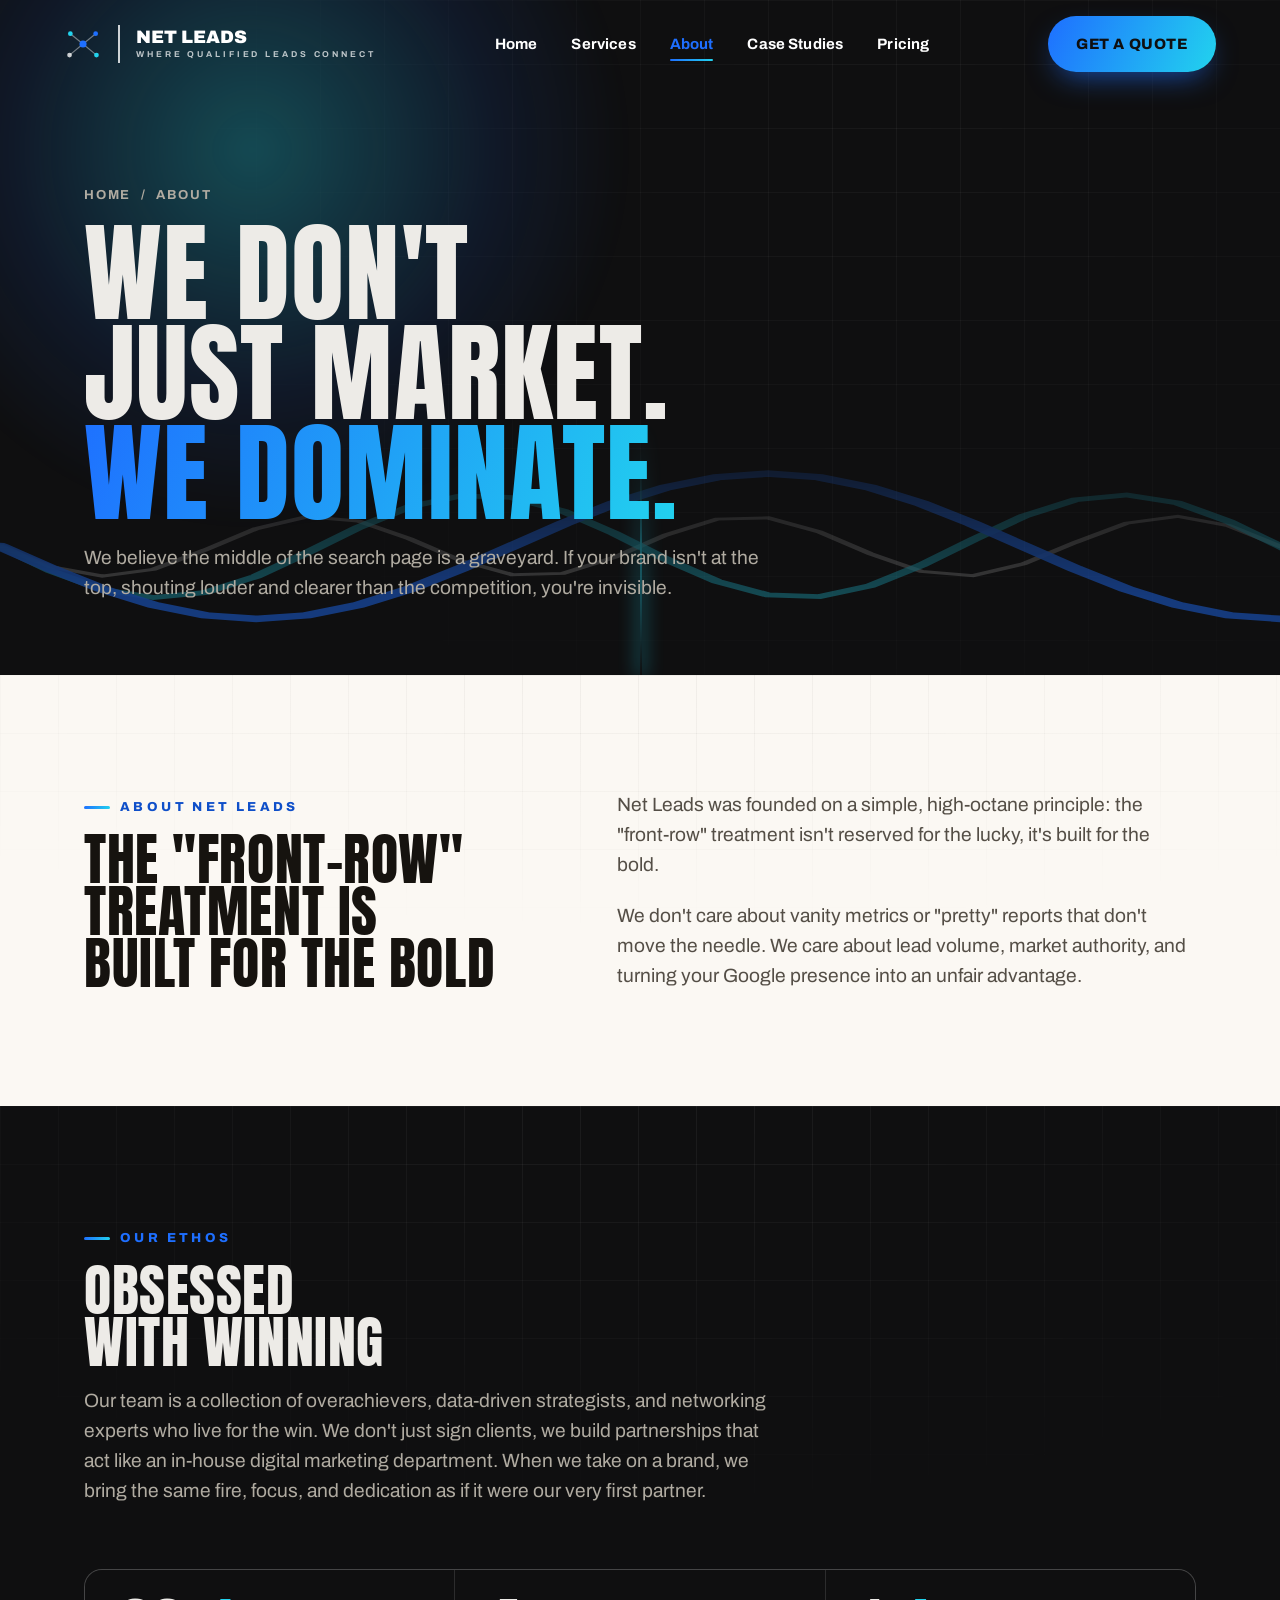
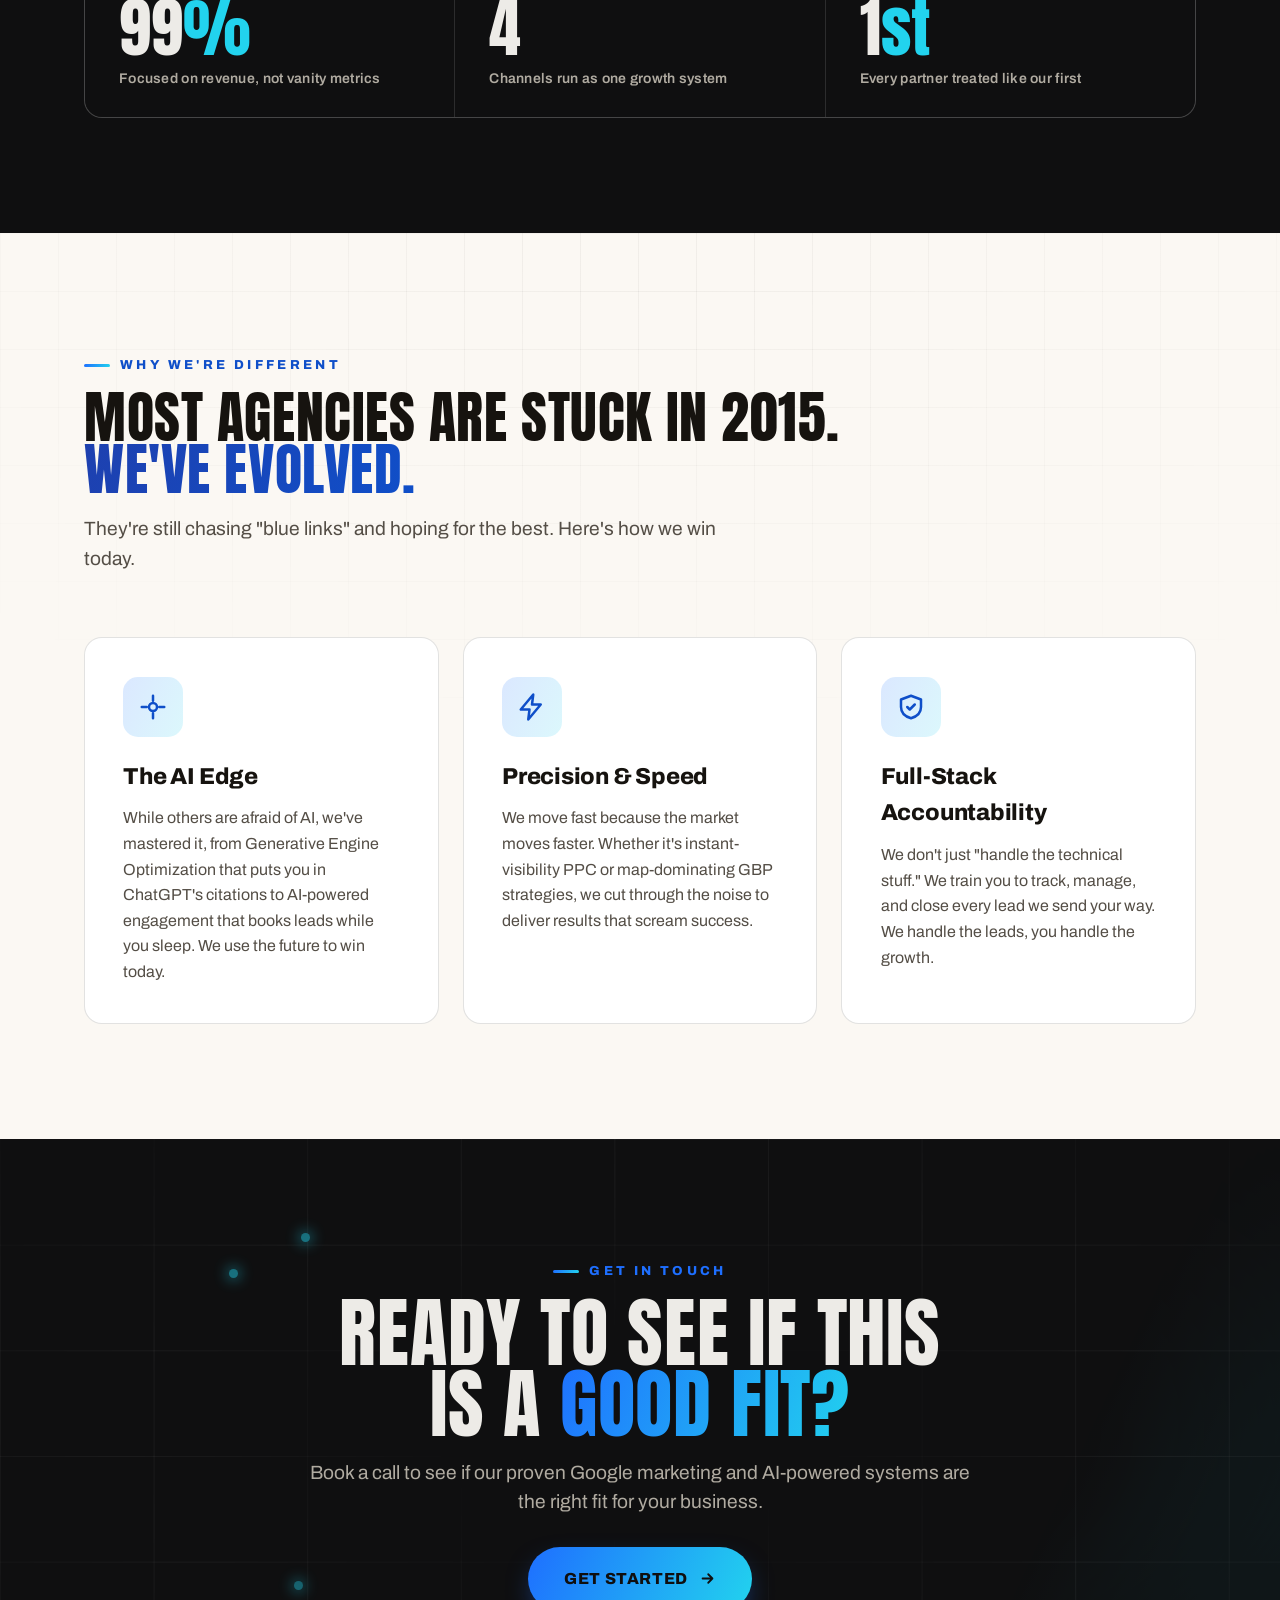
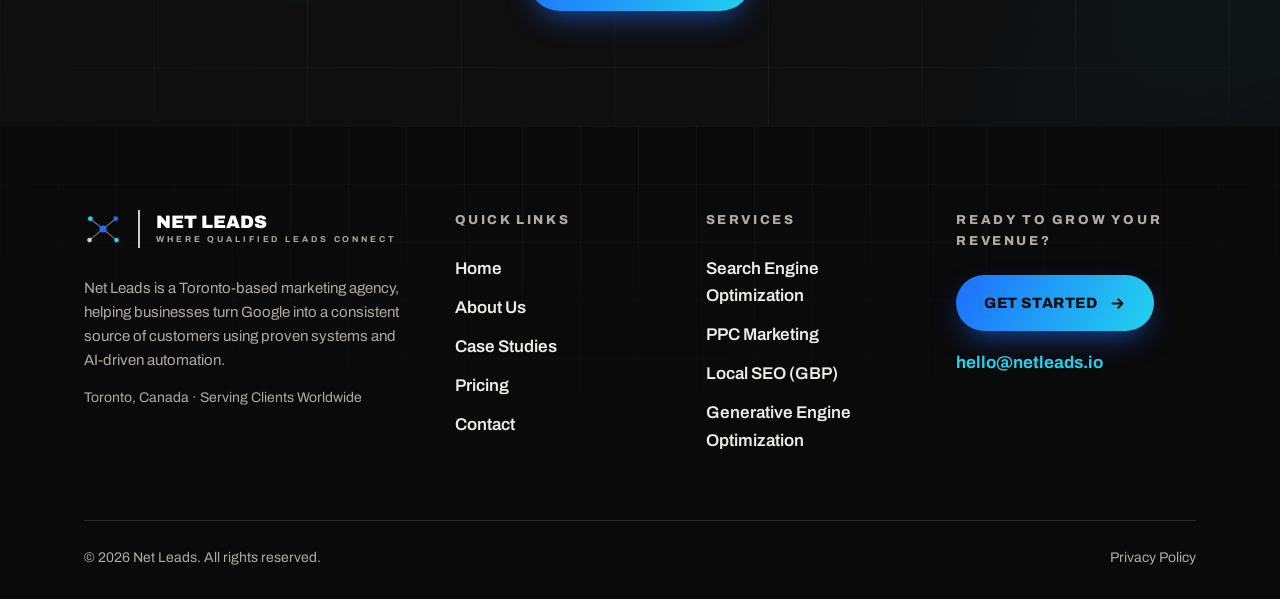
==== commit bc24d879: "Broaden positioning to international: Canada, US, Australia, Europe — server-city list updated, sche" ====
--- a/about/index.html
+++ b/about/index.html
@@ -162,8 +162,8 @@
           <span class="divider" aria-hidden="true"></span>
           <span class="lockup"><span class="name">Net Leads</span><span class="tagline">Where Qualified Leads Connect</span></span>
         </a>
-        <p>Net Leads is a marketing agency in Toronto, Ontario, helping businesses turn Google into a consistent source of customers using proven systems and AI-driven automation.</p>
-        <p class="footer__nap" style="margin-top:14px;font-size:14px;line-height:1.7;color:var(--text-onink-mut)">Toronto, Ontario &middot; Serving Canada &amp; USA</p>
+        <p>Net Leads is a Toronto-based marketing agency, helping businesses turn Google into a consistent source of customers using proven systems and AI-driven automation.</p>
+        <p class="footer__nap" style="margin-top:14px;font-size:14px;line-height:1.7;color:var(--text-onink-mut)">Toronto, Canada &middot; Serving Clients Worldwide</p>
       </div>
       <div class="footer__col">
         <h4>Quick Links</h4>
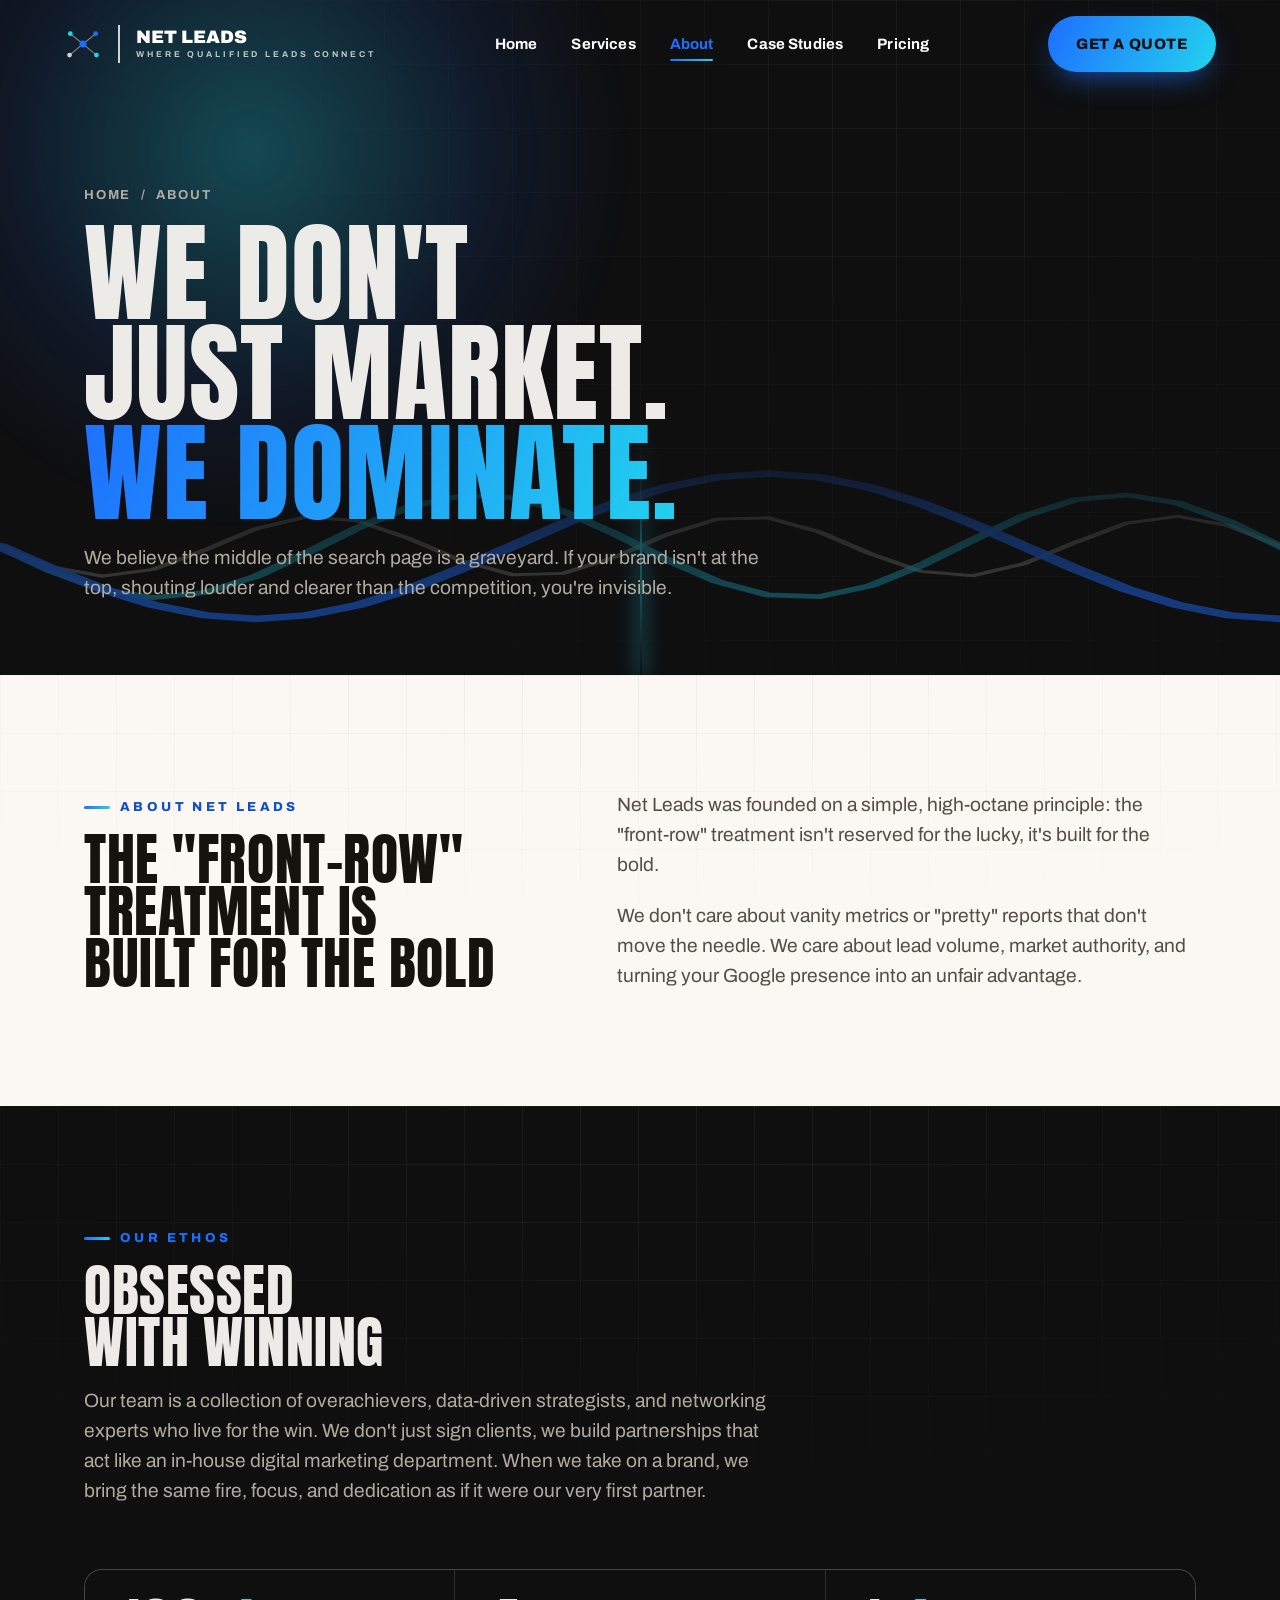
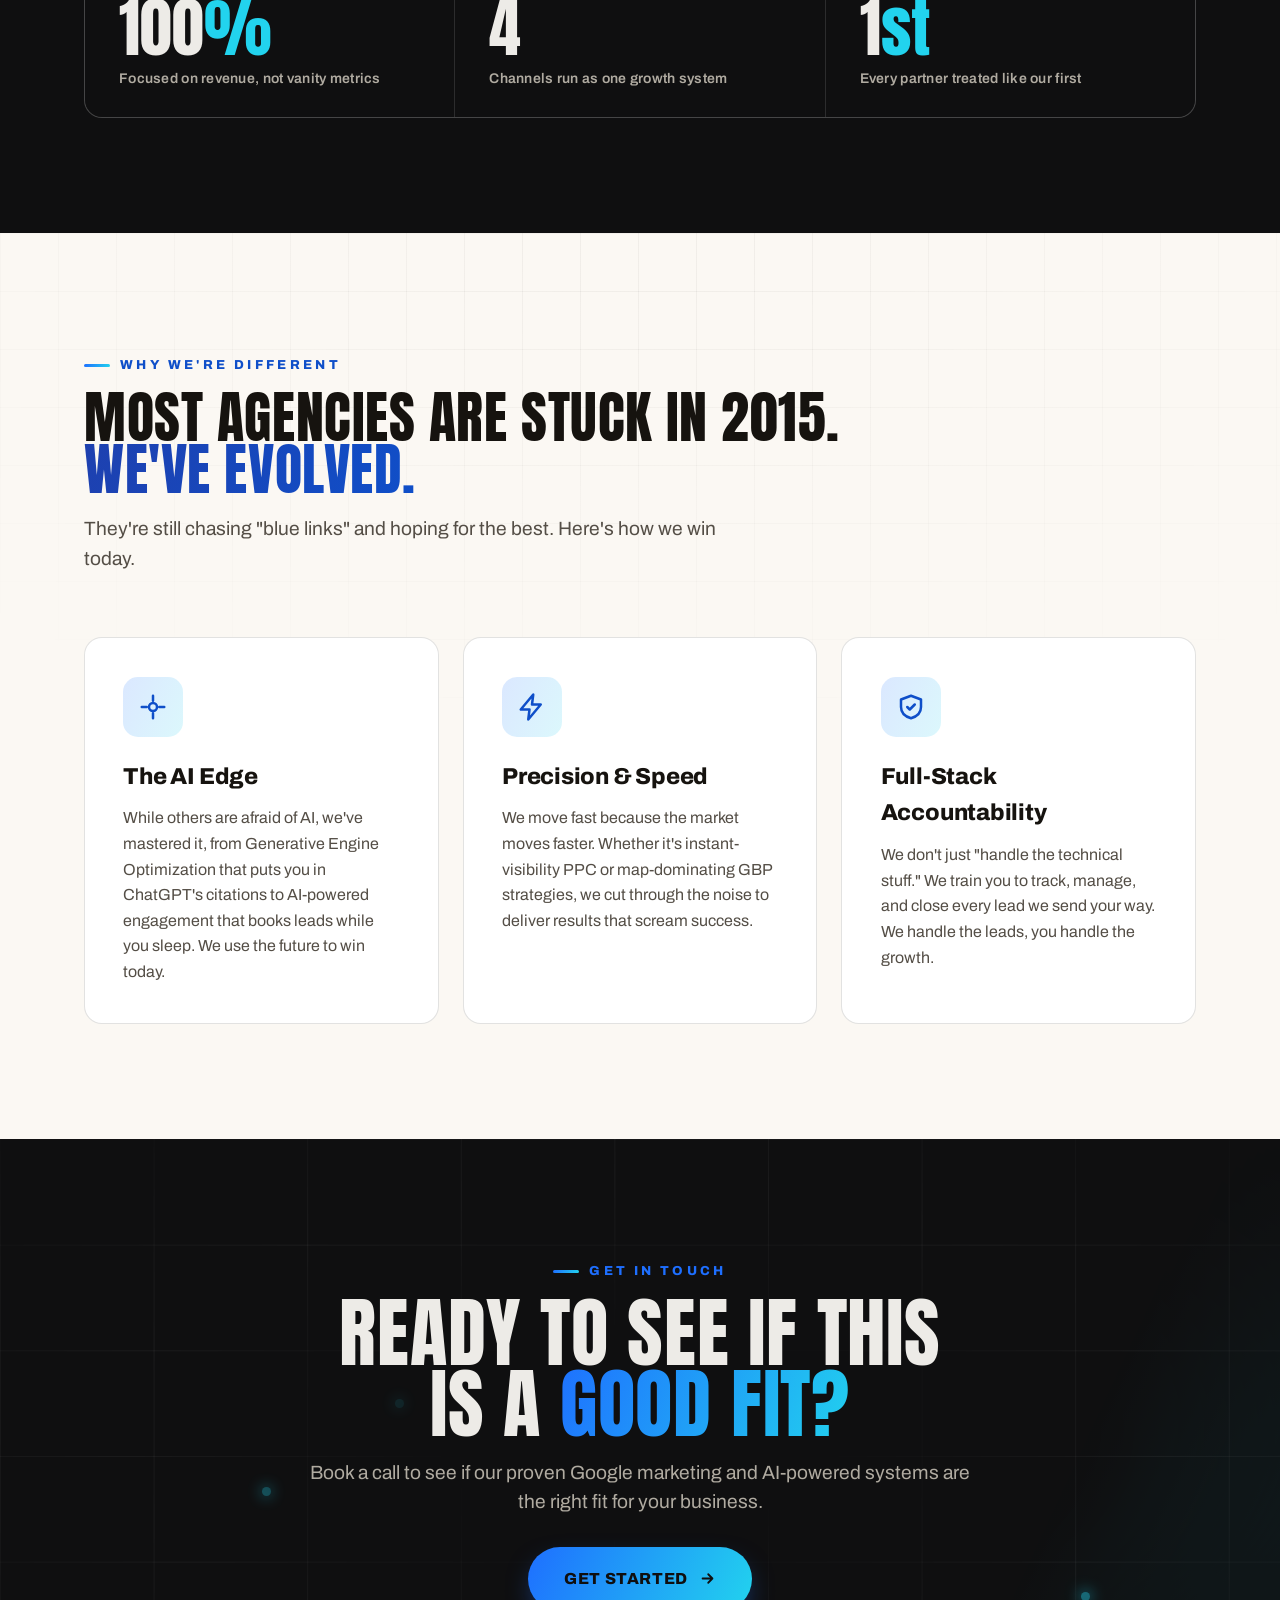
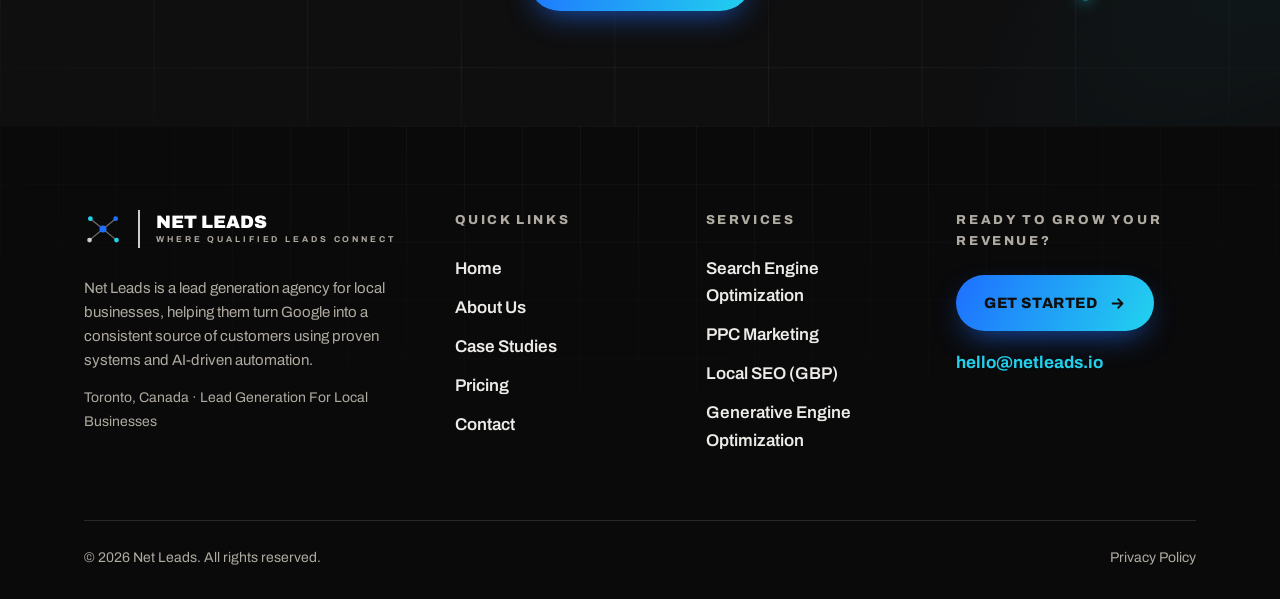
==== commit a0a4b7b7: "Reposition to 'Lead Generation Agency For Local Businesses' and strip em dashes from all user-facing" ====
--- a/about/index.html
+++ b/about/index.html
@@ -162,8 +162,8 @@
           <span class="divider" aria-hidden="true"></span>
           <span class="lockup"><span class="name">Net Leads</span><span class="tagline">Where Qualified Leads Connect</span></span>
         </a>
-        <p>Net Leads is a Toronto-based marketing agency, helping businesses turn Google into a consistent source of customers using proven systems and AI-driven automation.</p>
-        <p class="footer__nap" style="margin-top:14px;font-size:14px;line-height:1.7;color:var(--text-onink-mut)">Toronto, Canada &middot; Serving Clients Worldwide</p>
+        <p>Net Leads is a lead generation agency for local businesses, helping them turn Google into a consistent source of customers using proven systems and AI-driven automation.</p>
+        <p class="footer__nap" style="margin-top:14px;font-size:14px;line-height:1.7;color:var(--text-onink-mut)">Toronto, Canada &middot; Lead Generation For Local Businesses</p>
       </div>
       <div class="footer__col">
         <h4>Quick Links</h4>
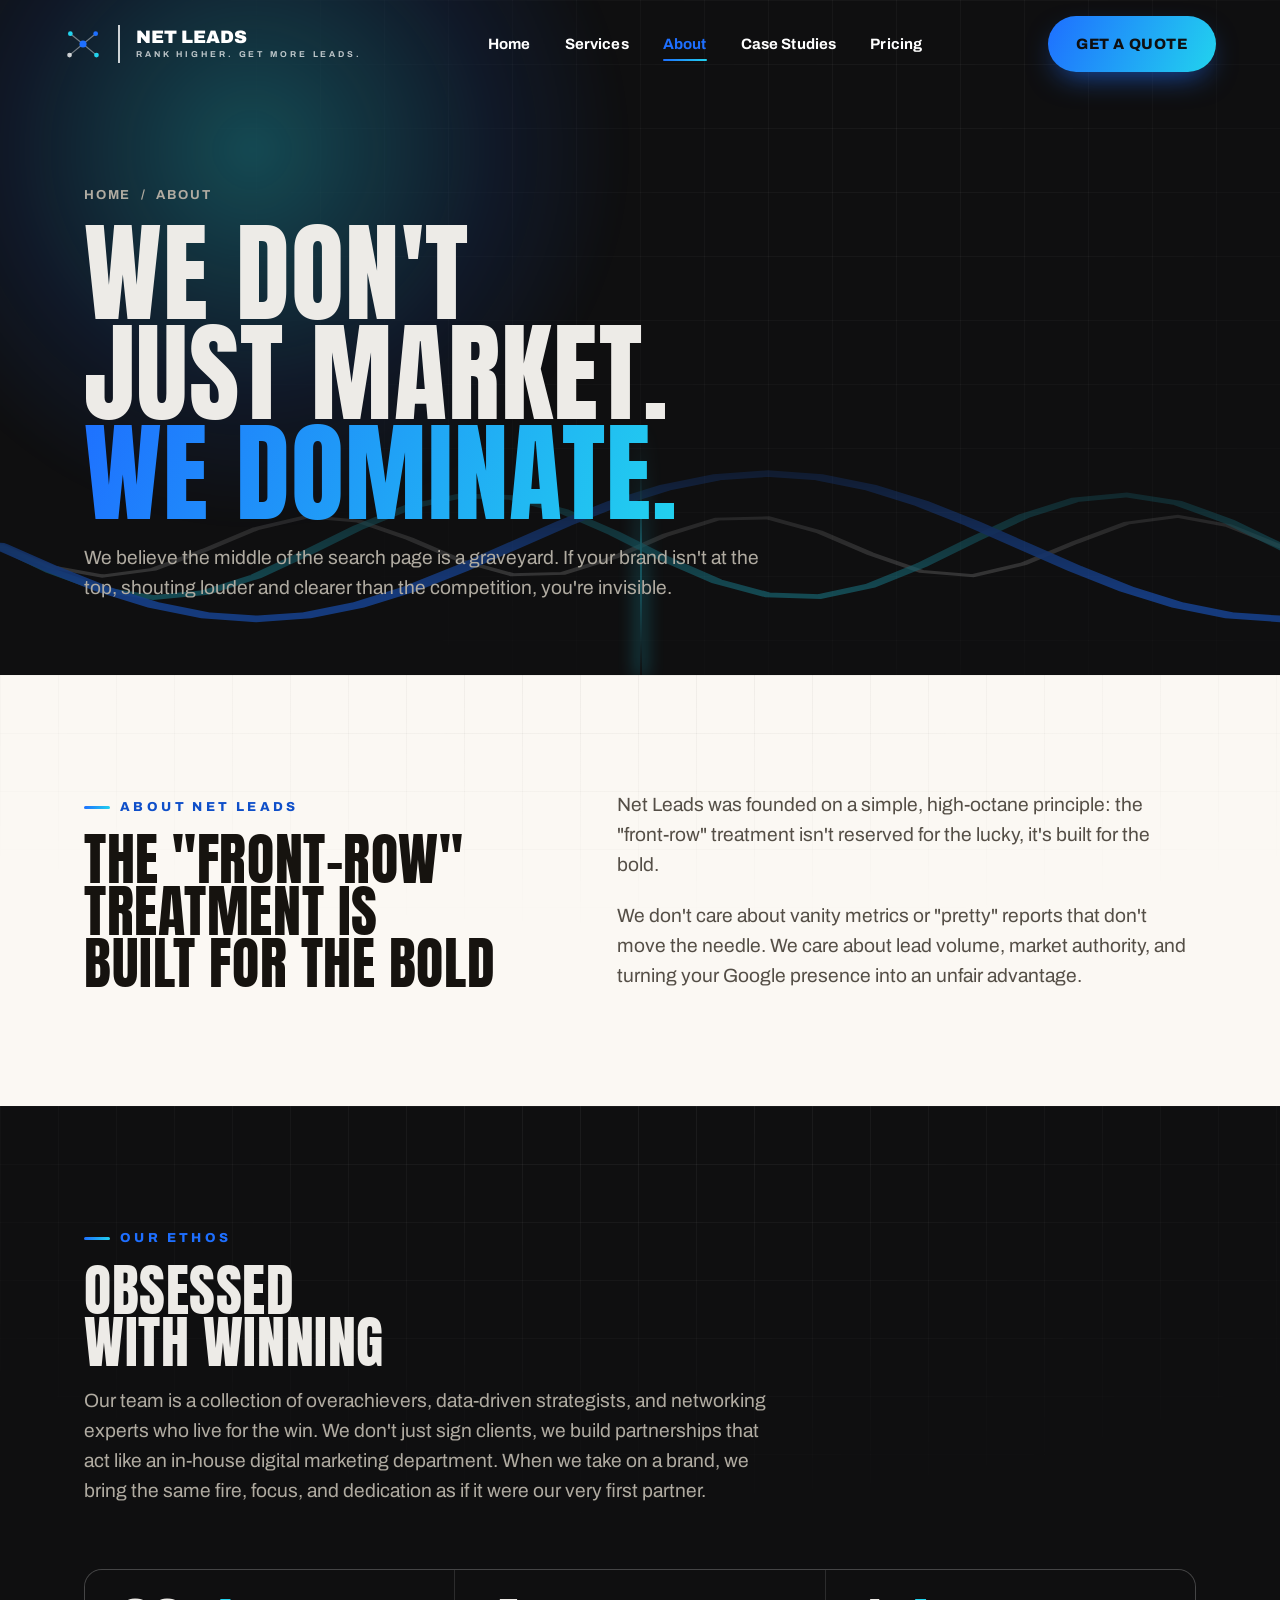
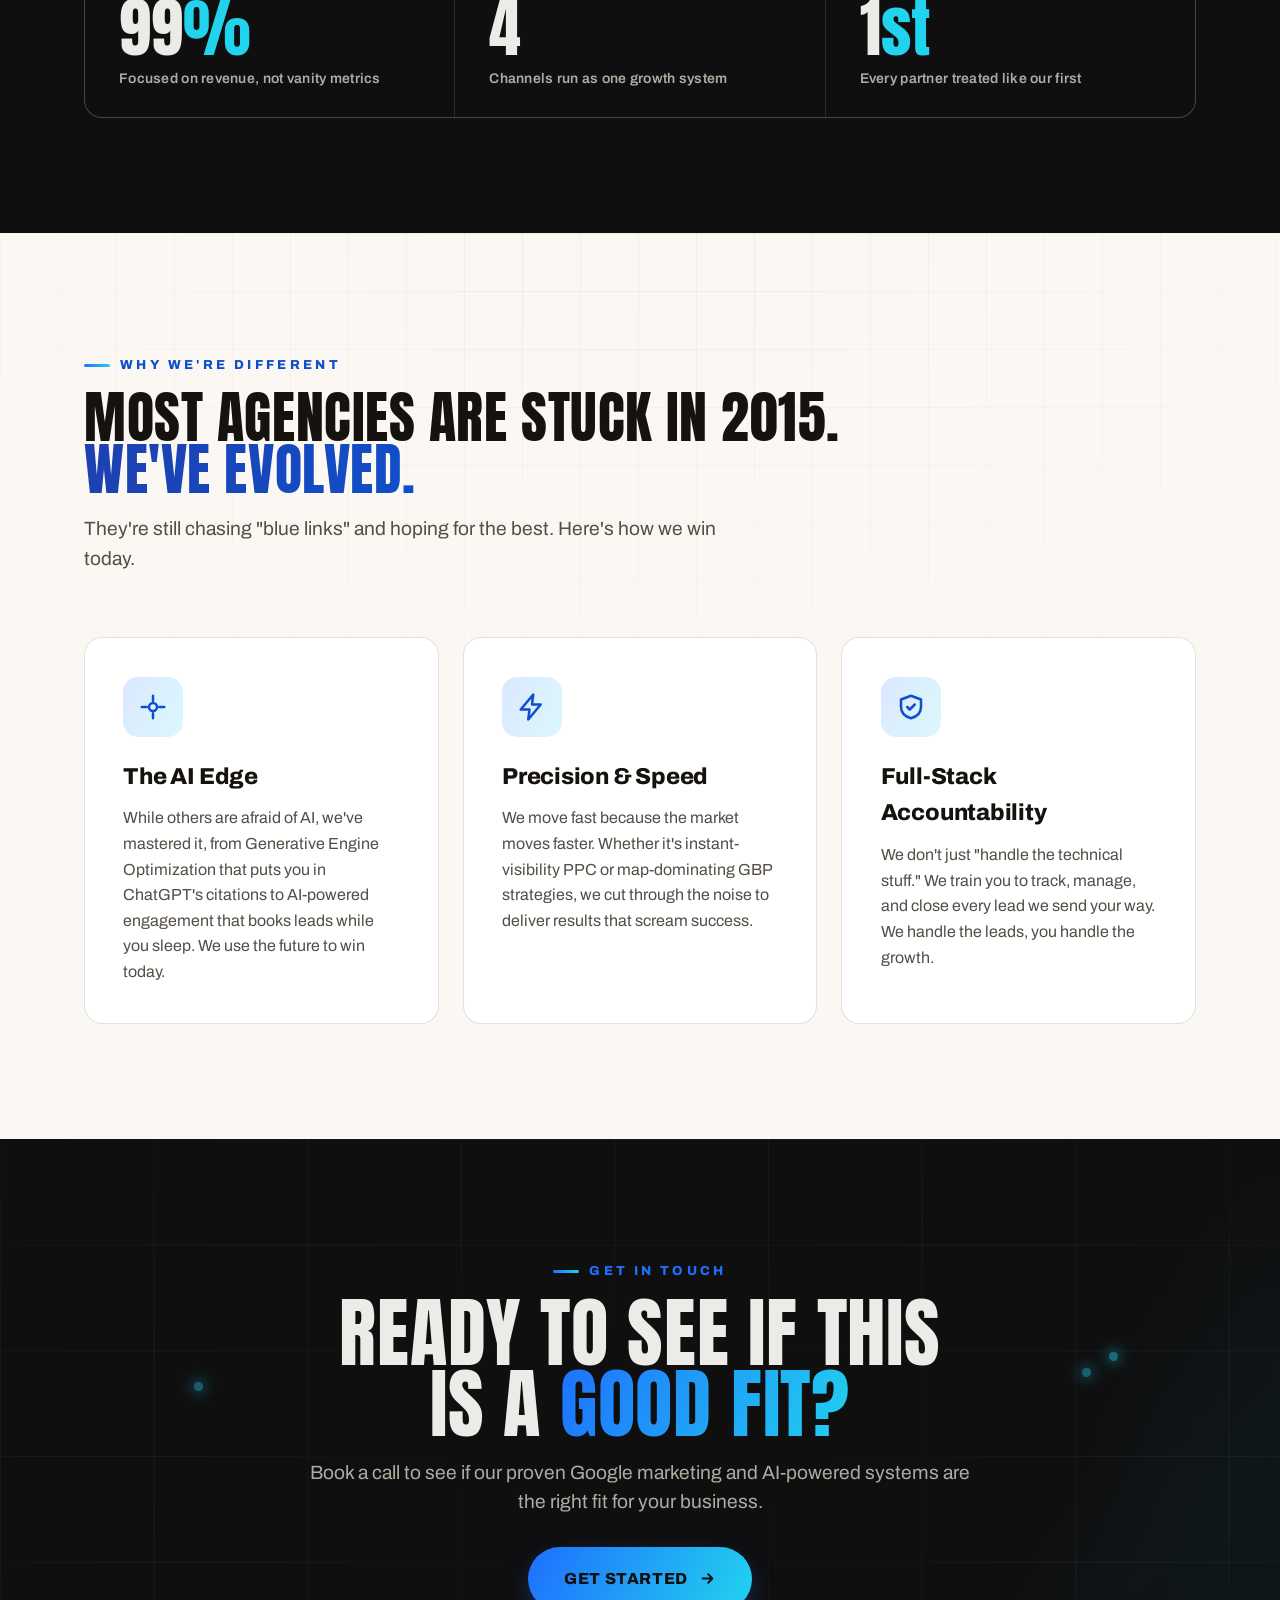
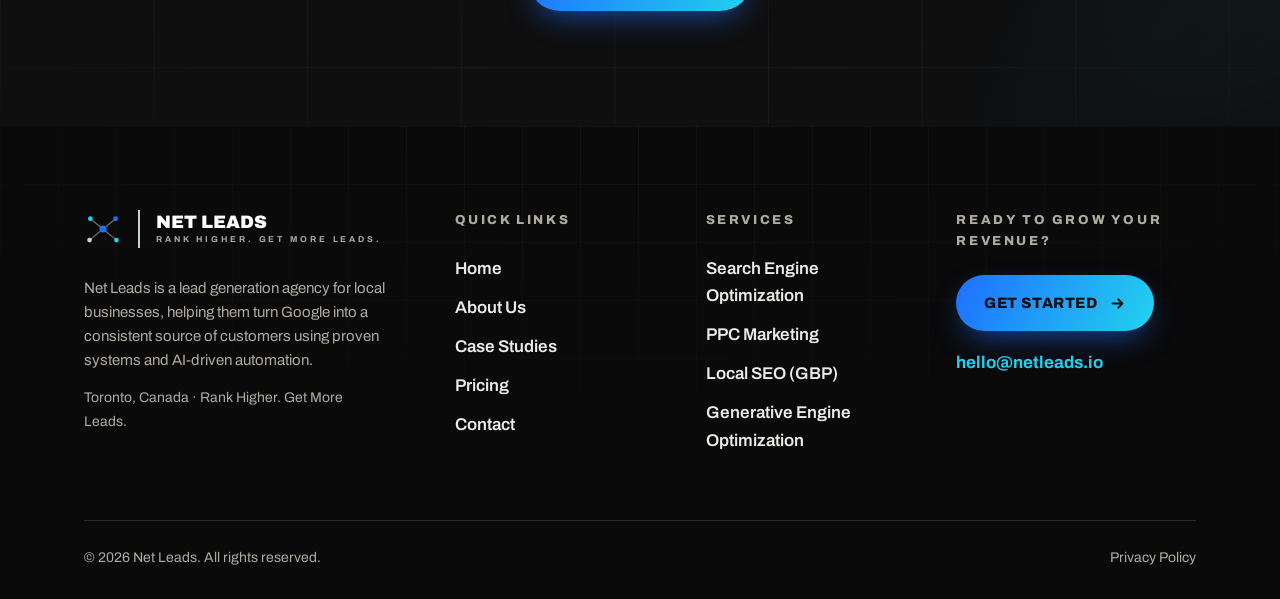
==== commit 7369db69: "Replace repeated subtitle with result-focused hook and refresh OG" ====
--- a/about/index.html
+++ b/about/index.html
@@ -33,7 +33,7 @@
   <a class="logo" href="/" aria-label="Net Leads home">
     <span class="netmark netmark--animate" aria-hidden="true"><svg viewBox="0 0 48 48" fill="none"><line class="nm-l" x1="24" y1="24" x2="8" y2="11"/><line class="nm-l" x1="24" y1="24" x2="40" y2="11"/><line class="nm-l" x1="24" y1="24" x2="7" y2="38"/><line class="nm-l" x1="24" y1="24" x2="41" y2="38"/><circle class="nm-s s1" cx="8" cy="11" r="3"/><circle class="nm-s s2" cx="40" cy="11" r="3"/><circle class="nm-s s3" cx="7" cy="38" r="3"/><circle class="nm-s s4" cx="41" cy="38" r="3"/><circle class="nm-c" cx="24" cy="24" r="4.5"/></svg></span>
     <span class="divider" aria-hidden="true"></span>
-    <span class="lockup"><span class="name">Net Leads</span><span class="tagline">Where Qualified Leads Connect</span></span>
+    <span class="lockup"><span class="name">Net Leads</span><span class="tagline">Rank Higher. Get More Leads.</span></span>
   </a>
   <nav class="nav__links" aria-label="Primary">
     <a class="nav__link" href="/">Home</a>
@@ -160,10 +160,10 @@
         <a class="logo" href="/" style="color:#fff" aria-label="Net Leads home">
           <span class="netmark" aria-hidden="true"><svg viewBox="0 0 48 48" fill="none"><line class="nm-l" x1="24" y1="24" x2="8" y2="11"/><line class="nm-l" x1="24" y1="24" x2="40" y2="11"/><line class="nm-l" x1="24" y1="24" x2="7" y2="38"/><line class="nm-l" x1="24" y1="24" x2="41" y2="38"/><circle class="nm-s s1" cx="8" cy="11" r="3"/><circle class="nm-s s2" cx="40" cy="11" r="3"/><circle class="nm-s s3" cx="7" cy="38" r="3"/><circle class="nm-s s4" cx="41" cy="38" r="3"/><circle class="nm-c" cx="24" cy="24" r="4.5"/></svg></span>
           <span class="divider" aria-hidden="true"></span>
-          <span class="lockup"><span class="name">Net Leads</span><span class="tagline">Where Qualified Leads Connect</span></span>
+          <span class="lockup"><span class="name">Net Leads</span><span class="tagline">Rank Higher. Get More Leads.</span></span>
         </a>
         <p>Net Leads is a lead generation agency for local businesses, helping them turn Google into a consistent source of customers using proven systems and AI-driven automation.</p>
-        <p class="footer__nap" style="margin-top:14px;font-size:14px;line-height:1.7;color:var(--text-onink-mut)">Toronto, Canada &middot; Lead Generation For Local Businesses</p>
+        <p class="footer__nap" style="margin-top:14px;font-size:14px;line-height:1.7;color:var(--text-onink-mut)">Toronto, Canada &middot; Rank Higher. Get More Leads.</p>
       </div>
       <div class="footer__col">
         <h4>Quick Links</h4>
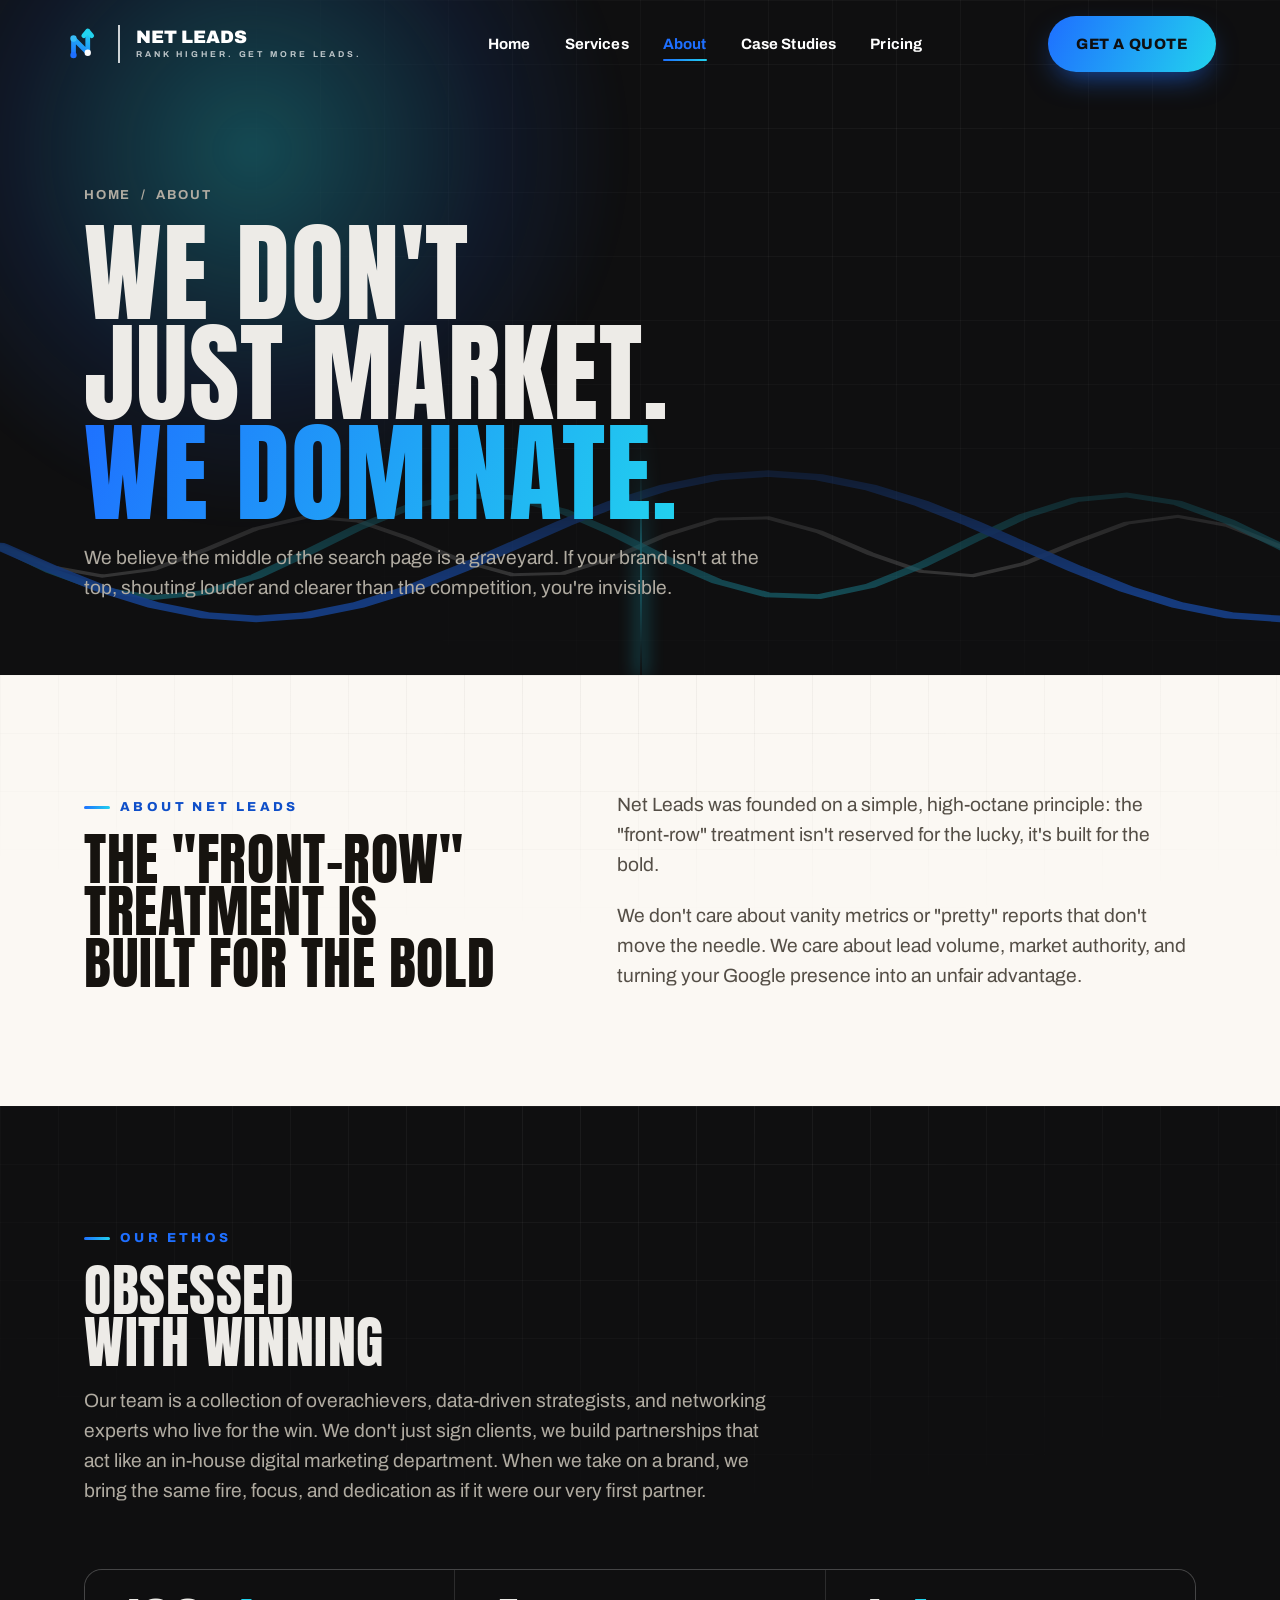
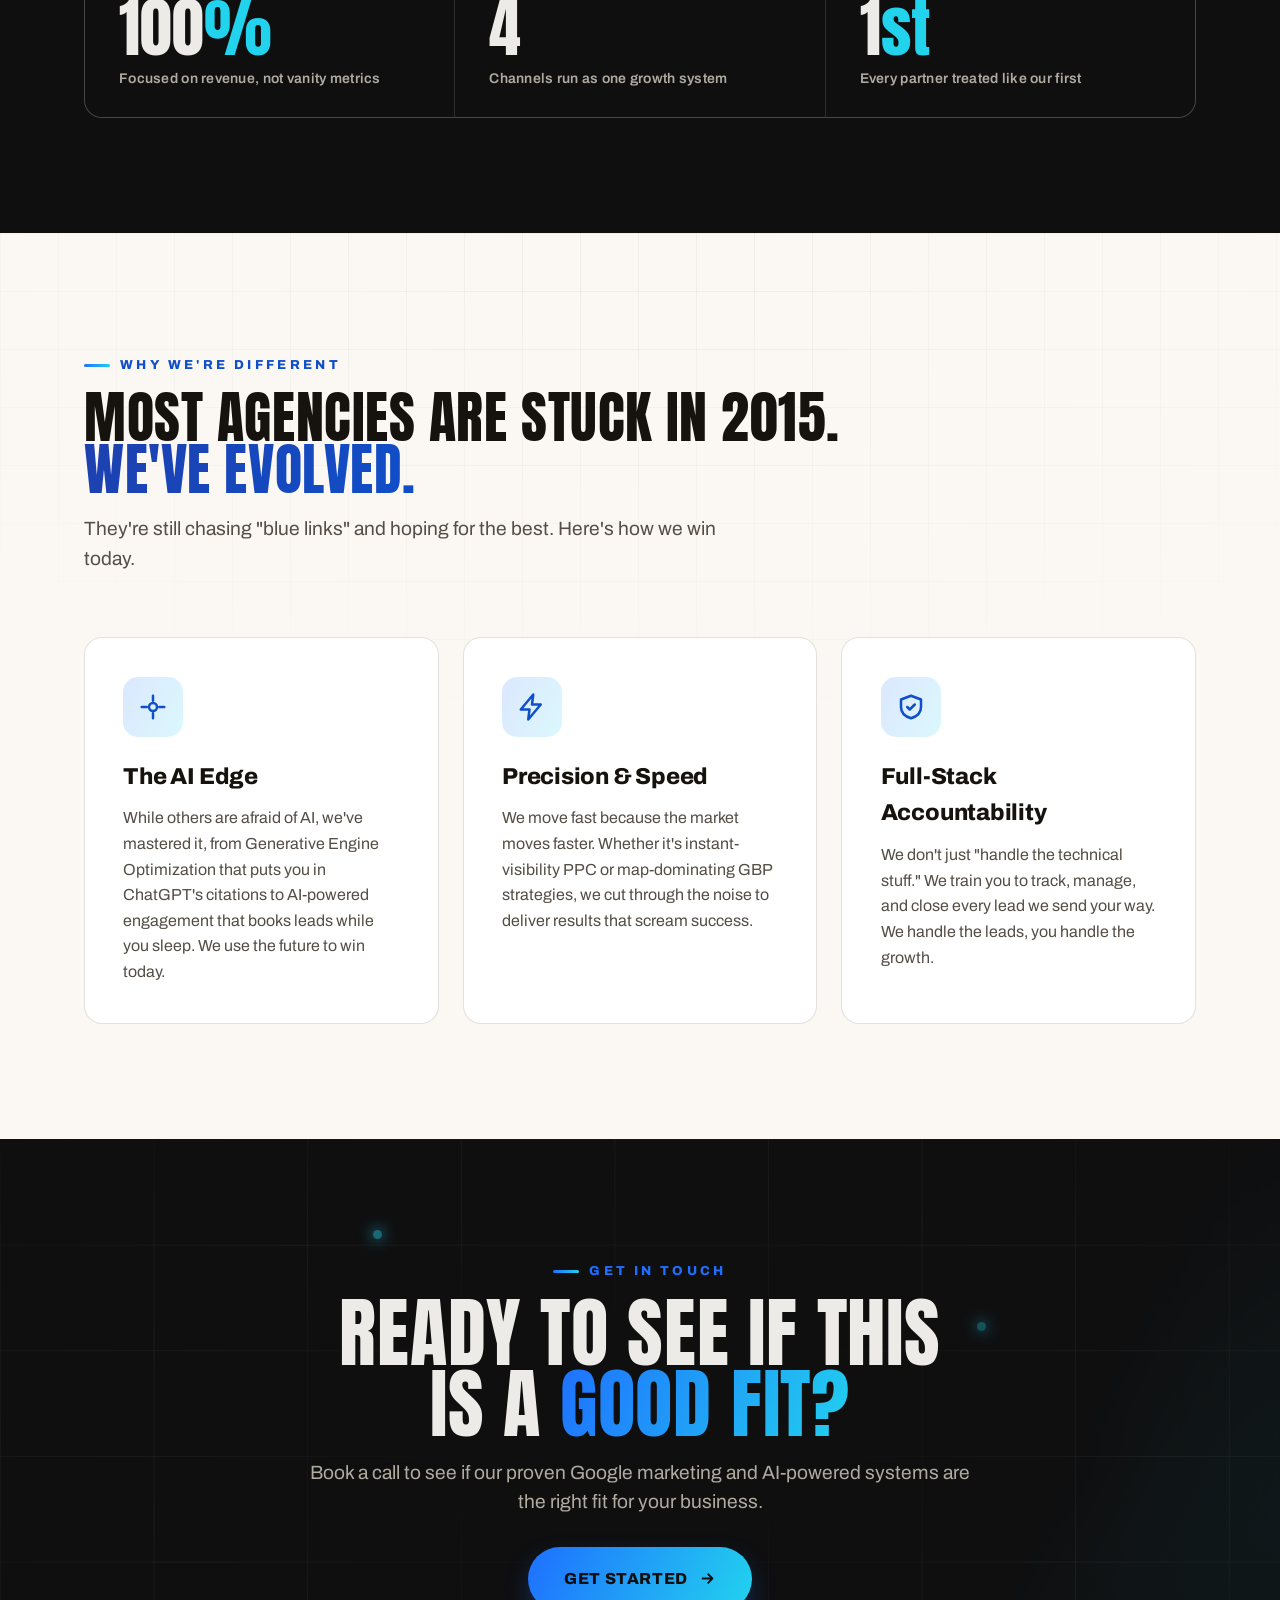
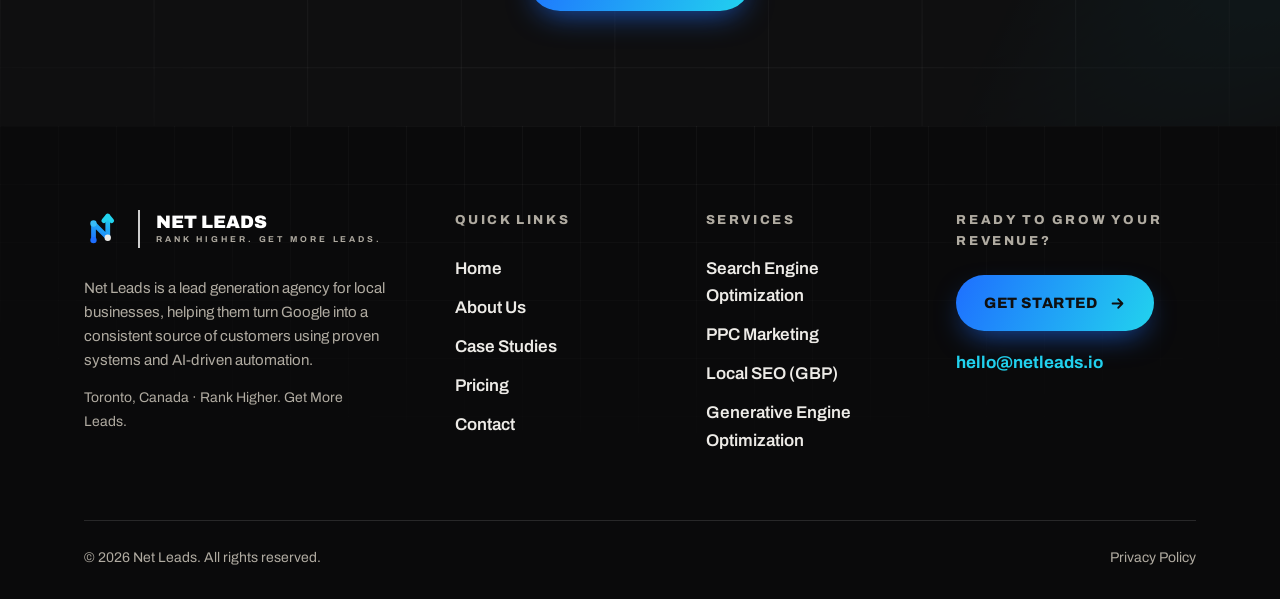
==== commit e04edd9b: "Implement refreshed Net Leads brand mark (N-rises-into-arrow) Replace the old network-nodes glyph wi" ====
--- a/about/index.html
+++ b/about/index.html
@@ -31,7 +31,7 @@
 
 <header class="nav">
   <a class="logo" href="/" aria-label="Net Leads home">
-    <span class="netmark netmark--animate" aria-hidden="true"><svg viewBox="0 0 48 48" fill="none"><line class="nm-l" x1="24" y1="24" x2="8" y2="11"/><line class="nm-l" x1="24" y1="24" x2="40" y2="11"/><line class="nm-l" x1="24" y1="24" x2="7" y2="38"/><line class="nm-l" x1="24" y1="24" x2="41" y2="38"/><circle class="nm-s s1" cx="8" cy="11" r="3"/><circle class="nm-s s2" cx="40" cy="11" r="3"/><circle class="nm-s s3" cx="7" cy="38" r="3"/><circle class="nm-s s4" cx="41" cy="38" r="3"/><circle class="nm-c" cx="24" cy="24" r="4.5"/></svg></span>
+    <span class="netmark netmark--animate" aria-hidden="true"><svg viewBox="0 0 96 96" fill="none"><defs><linearGradient id="nlgNav" x1="24" y1="80" x2="60" y2="14" gradientUnits="userSpaceOnUse"><stop stop-color="#1E6FFF"/><stop offset="1" stop-color="#22D3EE"/></linearGradient></defs><path d="M24 76 V34 L60 70 V16" stroke="url(#nlgNav)" stroke-width="12" stroke-linecap="round" stroke-linejoin="round"/><path d="M50 27 L60 15 L70 27" stroke="#22D3EE" stroke-width="12" stroke-linecap="round" stroke-linejoin="round"/><circle class="nl-d1" cx="24" cy="76" r="8" fill="#1E6FFF"/><circle class="nl-d2" cx="24" cy="34" r="8" fill="#38BDF8"/><circle class="nl-d3" cx="60" cy="70" r="8" fill="currentColor"/></svg></span>
     <span class="divider" aria-hidden="true"></span>
     <span class="lockup"><span class="name">Net Leads</span><span class="tagline">Rank Higher. Get More Leads.</span></span>
   </a>
@@ -158,7 +158,7 @@
     <div class="footer__top">
       <div class="footer__brand">
         <a class="logo" href="/" style="color:#fff" aria-label="Net Leads home">
-          <span class="netmark" aria-hidden="true"><svg viewBox="0 0 48 48" fill="none"><line class="nm-l" x1="24" y1="24" x2="8" y2="11"/><line class="nm-l" x1="24" y1="24" x2="40" y2="11"/><line class="nm-l" x1="24" y1="24" x2="7" y2="38"/><line class="nm-l" x1="24" y1="24" x2="41" y2="38"/><circle class="nm-s s1" cx="8" cy="11" r="3"/><circle class="nm-s s2" cx="40" cy="11" r="3"/><circle class="nm-s s3" cx="7" cy="38" r="3"/><circle class="nm-s s4" cx="41" cy="38" r="3"/><circle class="nm-c" cx="24" cy="24" r="4.5"/></svg></span>
+          <span class="netmark" aria-hidden="true"><svg viewBox="0 0 96 96" fill="none"><defs><linearGradient id="nlgFoot" x1="24" y1="80" x2="60" y2="14" gradientUnits="userSpaceOnUse"><stop stop-color="#1E6FFF"/><stop offset="1" stop-color="#22D3EE"/></linearGradient></defs><path d="M24 76 V34 L60 70 V16" stroke="url(#nlgFoot)" stroke-width="12" stroke-linecap="round" stroke-linejoin="round"/><path d="M50 27 L60 15 L70 27" stroke="#22D3EE" stroke-width="12" stroke-linecap="round" stroke-linejoin="round"/><circle cx="24" cy="76" r="8" fill="#1E6FFF"/><circle cx="24" cy="34" r="8" fill="#38BDF8"/><circle cx="60" cy="70" r="8" fill="#EDEBE7"/></svg></span>
           <span class="divider" aria-hidden="true"></span>
           <span class="lockup"><span class="name">Net Leads</span><span class="tagline">Rank Higher. Get More Leads.</span></span>
         </a>
--- a/styles.css
+++ b/styles.css
@@ -135,31 +135,24 @@
   50%      { transform: scale(1.045); box-shadow: 0 16px 44px -8px rgba(34,211,238,.95); }
 }
 
-/* ---------- equalizer logo ---------- */
+/* ---------- logo mark ---------- */
 .logo { display: inline-flex; align-items: center; gap: 16px; }
-/* network-nodes logo mark (Net Leads brand glyph — replaces the Headbanger audio-equalizer) */
+/* Net Leads mark — the "N" that rises into a growth arrow. Colors are baked
+   into each inline SVG (the nav mark adapts its accent dot via currentColor);
+   CSS here only handles sizing and a subtle idle animation. */
 .netmark { width: 38px; height: 38px; display: inline-flex; align-items: center; }
-.netmark svg { width: 100%; height: 100%; }
-.netmark .nm-l { stroke: currentColor; stroke-width: 1.4; opacity: .42; }
-.netmark .nm-c { fill: var(--orange); }
-.netmark .s1   { fill: var(--amber); }
-.netmark .s2   { fill: var(--orange); }
-.netmark .s3   { fill: currentColor; opacity: .78; }
-.netmark .s4   { fill: var(--amber); }
+.netmark svg { width: 100%; height: 100%; overflow: visible; }
 .netmark--lg   { width: 64px; height: 64px; }
-.netmark--lg .nm-l { stroke-width: 2; }
 
 @media (prefers-reduced-motion: no-preference) {
-  .netmark--animate .nm-c { animation: nmpulse 1.6s ease-in-out infinite;       transform-origin: 24px 24px; transform-box: fill-box; }
-  .netmark--animate .s1  { animation: nmpulse 1.6s ease-in-out infinite -.4s;   transform-origin: 8px  11px; transform-box: fill-box; }
-  .netmark--animate .s2  { animation: nmpulse 1.6s ease-in-out infinite -.8s;   transform-origin: 40px 11px; transform-box: fill-box; }
-  .netmark--animate .s3  { animation: nmpulse 1.6s ease-in-out infinite -1.0s;  transform-origin: 7px  38px; transform-box: fill-box; }
-  .netmark--animate .s4  { animation: nmpulse 1.6s ease-in-out infinite -.2s;   transform-origin: 41px 38px; transform-box: fill-box; }
-}
-/* nodes pulse in opacity + scale — reads as a live network hub */
-@keyframes nmpulse {
-  0%, 100% { opacity: .45; transform: scale(.82); }
-  50%      { opacity: 1;  transform: scale(1.12); }
+  .netmark--animate .nl-d1 { animation: nltwinkle 2.4s ease-in-out infinite;      transform-origin: center; transform-box: fill-box; }
+  .netmark--animate .nl-d2 { animation: nltwinkle 2.4s ease-in-out infinite -.8s; transform-origin: center; transform-box: fill-box; }
+  .netmark--animate .nl-d3 { animation: nltwinkle 2.4s ease-in-out infinite -1.6s; transform-origin: center; transform-box: fill-box; }
+}
+/* the three accent dots twinkle in sequence — reads as live, climbing momentum */
+@keyframes nltwinkle {
+  0%, 100% { opacity: 1; }
+  50%      { opacity: .5; }
 }
 
 .logo .lockup { display: flex; flex-direction: column; line-height: 1; }
